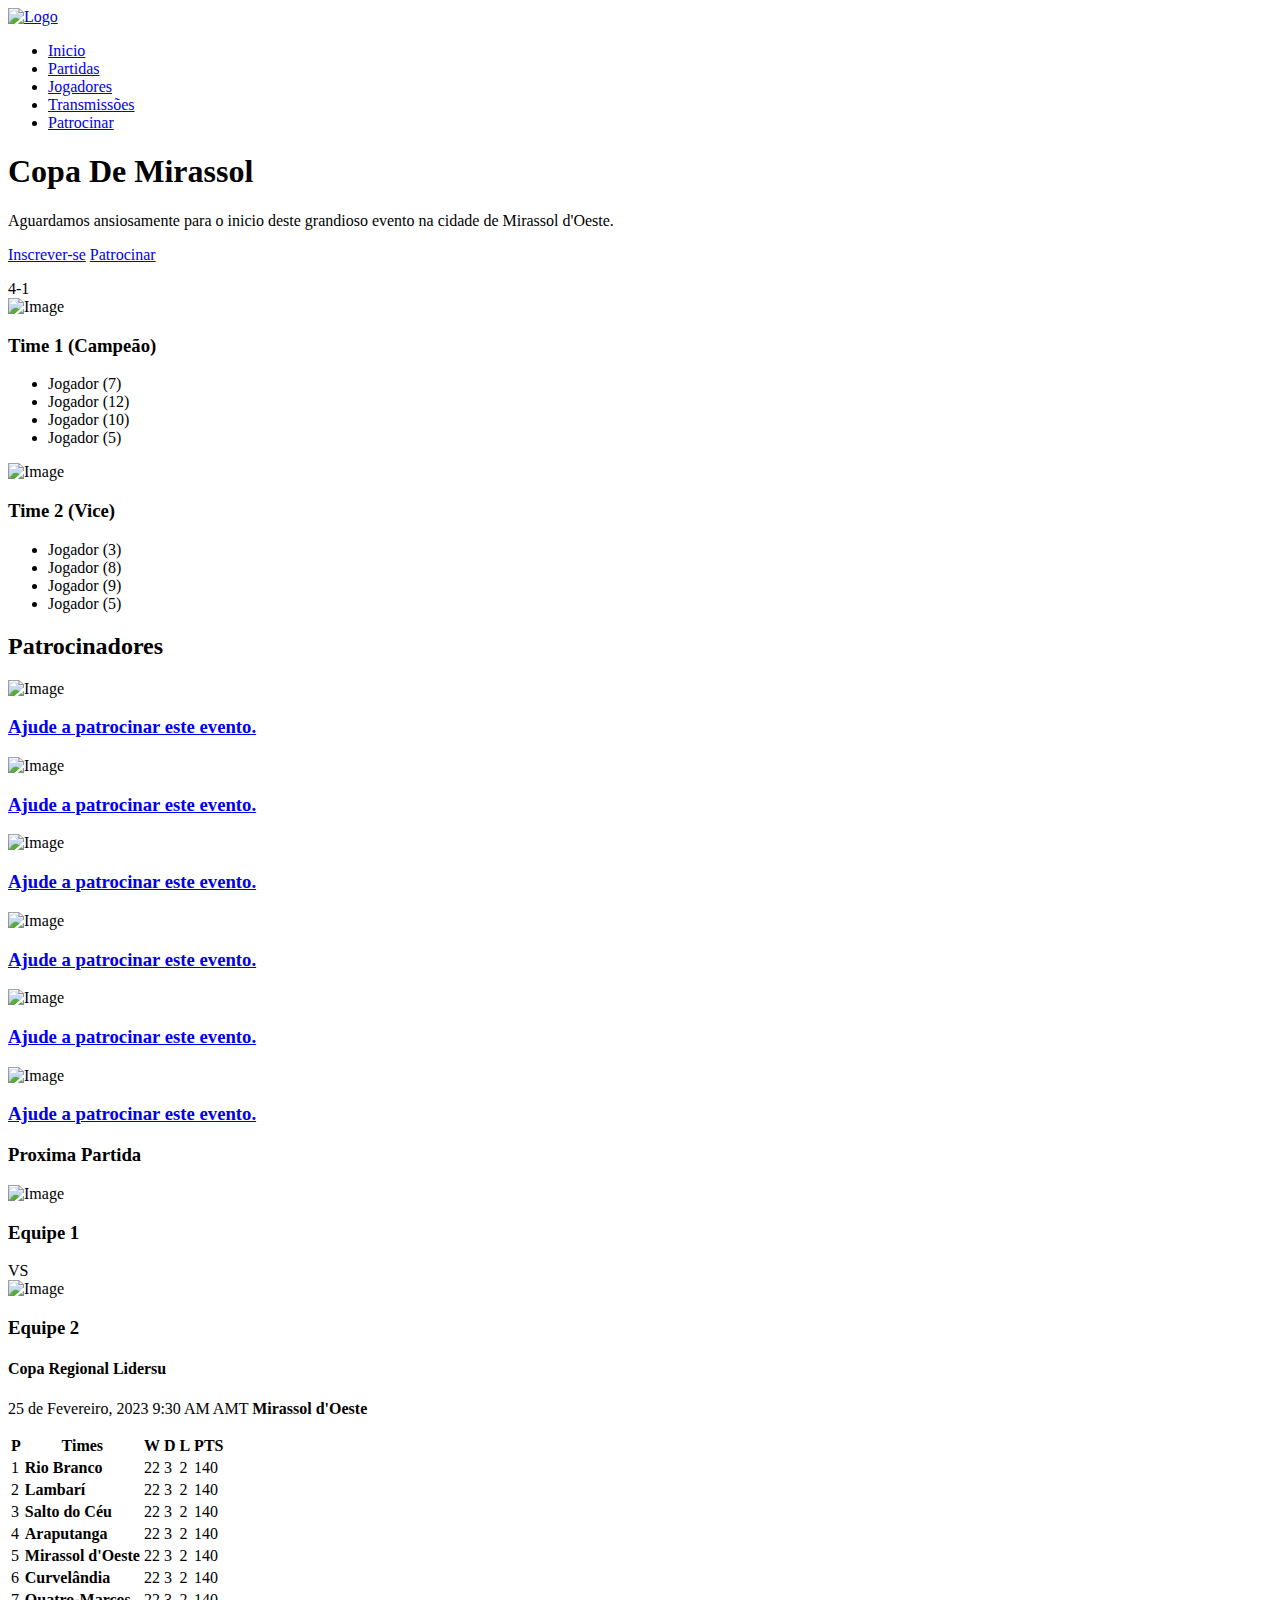
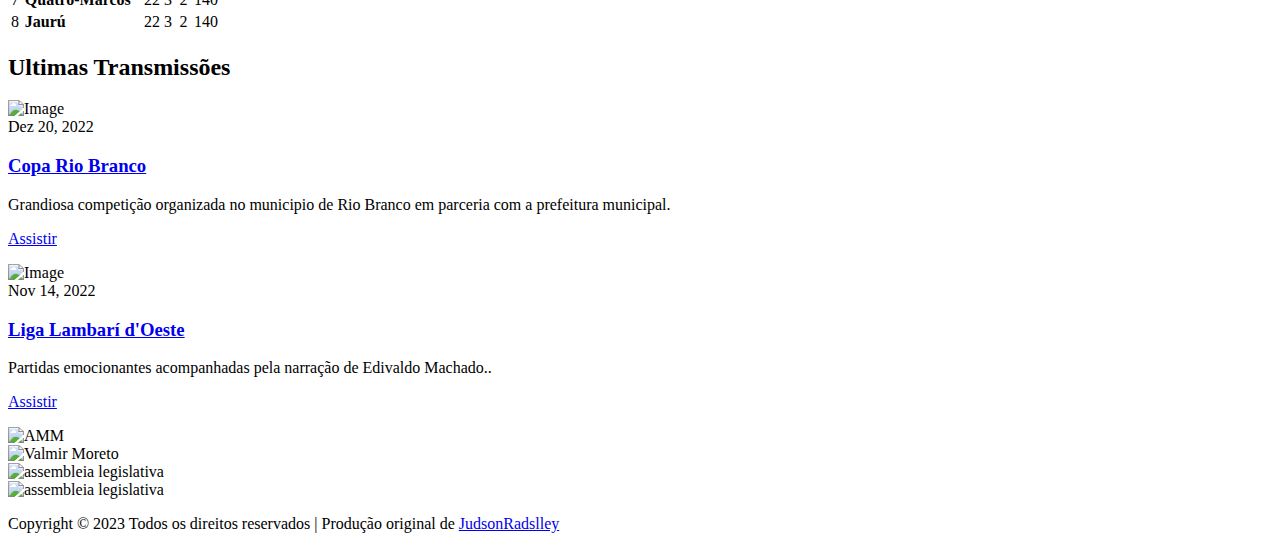
==== index.html @ 5a50e835 "Add files via upload" ====
<!DOCTYPE html>
<html lang="pt-br">

<head>
  <title>Lidersu | Liga Desportiva Regional Sudoeste</title>
  <meta charset="utf-8">
  <meta name="viewport" content="width=device-width, initial-scale=1, shrink-to-fit=no">


  <link href="https://fonts.googleapis.com/css2?family=Montserrat:wght@400;700&display=swap" rel="stylesheet">

  <link rel="stylesheet" href="fonts/icomoon/style.css">

  <link rel="stylesheet" href="css/bootstrap/bootstrap.css">
  <link rel="stylesheet" href="css/jquery-ui.css">
  <link rel="stylesheet" href="css/owl.carousel.min.css">
  <link rel="stylesheet" href="css/owl.theme.default.min.css">
  <link rel="stylesheet" href="css/owl.theme.default.min.css">

  <link rel="stylesheet" href="css/jquery.fancybox.min.css">

  <link rel="stylesheet" href="css/bootstrap-datepicker.css">

  <link rel="stylesheet" href="fonts/flaticon/font/flaticon.css">

  <link rel="stylesheet" href="css/aos.css">

  <link rel="stylesheet" href="css/style.css">



</head>

<body>

  <div class="site-wrap">

    <div class="site-mobile-menu site-navbar-target">
      <div class="site-mobile-menu-header">
        <div class="site-mobile-menu-close">
          <span class="icon-close2 js-menu-toggle"></span>
        </div>
      </div>
      <div class="site-mobile-menu-body"></div>
    </div>


    <header class="site-navbar py-4" role="banner">

      <div class="container">
        <div class="d-flex align-items-center">
          <div class="site-logo">
            <a href="index.html">
              <img src="images/logo.png" alt="Logo">
            </a>
          </div>
          <div class="ml-auto">
            <nav class="site-navigation position-relative text-right" role="navigation">
              <ul class="site-menu main-menu js-clone-nav mr-auto d-none d-lg-block">
                <li class="active"><a href="index.html" class="nav-link">Inicio</a></li>
                <li><a href="matches.html" class="nav-link">Partidas</a></li>
                <li><a href="players.html" class="nav-link">Jogadores</a></li>
                <li><a href="blog.html" class="nav-link">Transmissões</a></li>
                <li><a href="contact.html" class="nav-link">Patrocinar</a></li>
              </ul>
            </nav>

            <a href="#" class="d-inline-block d-lg-none site-menu-toggle js-menu-toggle text-black float-right text-white"><span
                class="icon-menu h3 text-white"></span></a>
          </div>
        </div>
      </div>

    </header>

    <div class="hero overlay" style="background-image: url('images/bg_3.jpg');">
      <div class="container">
        <div class="row align-items-center">
          <div class="col-lg-5 ml-auto">
            <h1 class="text-white">Copa De Mirassol</h1>
            <p>Aguardamos ansiosamente para o inicio deste grandioso evento na cidade de Mirassol d'Oeste.</p>
            <div id="date-countdown"></div>  

            <!--crnmtro no jquery.countdown.min.js e main.js:257-->
            <p>
              <a href="https://api.whatsapp.com/send?phone=%2B556599425135&fbclid=IwAR1ThwAs045gE9_klEqvKV4PrD5qg-ROiIUHlz8mled2PvrLlZstjFHdQME" target="_blank" class="btn btn-primary py-3 px-4 mr-3">Inscrever-se</a>
              <a href="contact.html" class="more light">Patrocinar</a>
            </p>  
          </div>
        </div>
      </div>
    </div>

    
    
    <div class="container">
      

      <div class="row">
        
        <div class="col-lg-12">
         
          <div class="d-flex team-vs">
            
            <span class="score">4-1</span>
            <div class="team-1 w-50">
              <div class="team-details w-100 text-center">
                <img src="images/logo_1.png" alt="Image" class="img-fluid">
                <h3>Time 1 <span>(Campeão)</span></h3>
                <ul class="list-unstyled">
                  <li>Jogador (7)</li>
                  <li>Jogador (12)</li>
                  <li>Jogador (10)</li>
                  <li>Jogador (5)</li>
                </ul>
              </div>
            </div>
            <div class="team-2 w-50">
              <div class="team-details w-100 text-center">
                <img src="images/logo_2.png" alt="Image" class="img-fluid">
                <h3>Time 2 <span>(Vice)</span></h3>
                <ul class="list-unstyled">
                  <li>Jogador (3)</li>
                  <li>Jogador (8)</li>
                  <li>Jogador (9)</li>
                  <li>Jogador (5)</li>
                </ul>
              </div>
            </div>
          </div>
        </div>
      </div>
    </div>
    <div class="site-section">
      <div class="container">
        <div class="row">
          <div class="col-6 title-section">
            <h2 class="heading">Patrocinadores</h2>
          </div>
          <div class="col-6 text-right">
            <div class="custom-nav">
            <a href="#" class="js-custom-prev-v2"><span class="icon-keyboard_arrow_left"></span></a>
            <span></span>
            <a href="#" class="js-custom-next-v2"><span class="icon-keyboard_arrow_right"></span></a>
            </div>
          </div>
        </div>


        <div class="owl-4-slider owl-carousel">
          <div class="item">
            <div class="video-media">
              <img src="images/pub1.jpg" alt="Image" class="img-fluid">
              <a href="contact.html" class="d-flex play-button align-items-center">
                <span class="icon mr-3">
                  <span class="icon-play"></span>
                </span>
                <div class="caption">
                  <h3 class="m-0">Ajude a patrocinar este evento.</h3>
                </div>
              </a>
            </div>
          </div>
          <div class="item">
            <div class="video-media">
              <img src="images/pub2.jpg" alt="Image" class="img-fluid">
              <a href="contact.html" class="d-flex play-button align-items-center">
                <span class="icon mr-3">
                  <span class="icon-play"></span>
                </span>
                <div class="caption">
                  <h3 class="m-0">Ajude a patrocinar este evento.</h3>
                </div>
              </a>
            </div>
          </div>
          <div class="item">
            <div class="video-media">
              <img src="images/pub3.jpg" alt="Image" class="img-fluid">
              <a href="contact.html" class="d-flex play-button align-items-center">
                <span class="icon mr-3">
                  <span class="icon-play"></span>
                </span>
                <div class="caption">
                  <h3 class="m-0">Ajude a patrocinar este evento.</h3>
                </div>
              </a>
            </div>
          </div>

          <div class="item">
            <div class="video-media">
              <img src="images/pub4.jpg" alt="Image" class="img-fluid">
              <a href="contact.html" class="d-flex play-button align-items-center">
                <span class="icon mr-3">
                  <span class="icon-play"></span>
                </span>
                <div class="caption">
                  <h3 class="m-0">Ajude a patrocinar este evento.</h3>
                </div>
              </a>
            </div>
          </div>
          <div class="item">
            <div class="video-media">
              <img src="images/pub5.jpg" alt="Image" class="img-fluid">
              <a href="contact.html" class="d-flex play-button align-items-center">
                <span class="icon mr-3">
                  <span class="icon-play"></span>
                </span>
                <div class="caption">
                  <h3 class="m-0">Ajude a patrocinar este evento.</h3>
                </div>
              </a>
            </div>
          </div>
          <div class="item">
            <div class="video-media">
              <img src="images/pub6.jpg" alt="Image" class="img-fluid">
              <a href="contact.html" class="d-flex play-button align-items-center">
                <span class="icon mr-3">
                  <span class="icon-play"></span>
                </span>
                <div class="caption">
                  <h3 class="m-0">Ajude a patrocinar este evento.</h3>
                </div>
              </a>
            </div>
          </div>

        </div>

      </div>
    </div>

    
    
    <div class="site-section bg-dark">
      <div class="container">
        <div class="row">
          <div class="col-lg-6">
            <div class="widget-next-match">
              <div class="widget-title">
                <h3>Proxima Partida</h3>
              </div>
              <div class="widget-body mb-3">
                <div class="widget-vs">
                  <div class="d-flex align-items-center justify-content-around justify-content-between w-100">
                    <div class="team-1 text-center">
                      <img src="images/logo_1.png" alt="Image">
                      <h3>Equipe 1 </h3>
                    </div>
                    <div>
                      <span class="vs"><span>VS</span></span>
                    </div>
                    <div class="team-2 text-center">
                      <img src="images/logo_2.png" alt="Image">
                      <h3>Equipe 2 </h3>
                    </div>
                  </div>
                </div>
              </div>

              <div class="text-center widget-vs-contents mb-4">
                <h4>Copa Regional Lidersu</h4>
                <p class="mb-5">
                  <span class="d-block">25 de Fevereiro, 2023</span>
                  <span class="d-block">9:30 AM AMT</span>
                  <strong class="text-primary">Mirassol d'Oeste</strong>
                </p>

                <div id="date-countdown2" class="pb-1"></div>
              </div>
            </div>
          </div>
          <div class="col-lg-6">
            
            <div class="widget-next-match">
              <table class="table custom-table">
                <thead>
                  <tr>
                    <th>P</th>
                    <th>Times</th>
                    <th>W</th>
                    <th>D</th>
                    <th>L</th>
                    <th>PTS</th>
                  </tr>
                </thead>
                <tbody>
                  <tr>
                    <td>1</td>
                    <td><strong class="text-white">Rio Branco</strong></td>
                    <td>22</td>
                    <td>3</td>
                    <td>2</td>
                    <td>140</td>
                  </tr>
                  <tr>
                    <td>2</td>
                    <td><strong class="text-white">Lambarí</strong></td>
                    <td>22</td>
                    <td>3</td>
                    <td>2</td>
                    <td>140</td>
                  </tr>
                  <tr>
                    <td>3</td>
                    <td><strong class="text-white">Salto do Céu</strong></td>
                    <td>22</td>
                    <td>3</td>
                    <td>2</td>
                    <td>140</td>
                  </tr>
                  <tr>
                    <td>4</td>
                    <td><strong class="text-white">Araputanga </strong></td>
                    <td>22</td>
                    <td>3</td>
                    <td>2</td>
                    <td>140</td>
                  </tr>
                  <tr>
                    <td>5</td>
                    <td><strong class="text-white">Mirassol d'Oeste</strong></td>
                    <td>22</td>
                    <td>3</td>
                    <td>2</td>
                    <td>140</td>
                  </tr>
                  <tr>
                    <td>6</td>
                    <td><strong class="text-white">Curvelândia</strong></td>
                    <td>22</td>
                    <td>3</td>
                    <td>2</td>
                    <td>140</td>
                  </tr>
                  <tr>
                    <td>7</td>
                    <td><strong class="text-white">Quatro-Marcos</strong></td>
                    <td>22</td>
                    <td>3</td>
                    <td>2</td>
                    <td>140</td>
                  </tr>
                  <tr>
                    <td>8</td>
                    <td><strong class="text-white">Jaurú</strong></td>
                    <td>22</td>
                    <td>3</td>
                    <td>2</td>
                    <td>140</td>
                  </tr>
                </tbody>
              </table>
            </div>

          </div>
        </div>
      </div>
    </div> <!-- .site-section -->

    <div class="container site-section">
      <div class="row">
        <div class="col-6 title-section">
          <h2 class="heading">Ultimas Transmissões</h2>
        </div>
      </div>
      <div class="row">
        <div class="col-lg-6">
          <div class="custom-media d-flex">
            <div class="img mr-4">
              <img src="images/img_1.jpg" alt="Image" class="img-fluid">
            </div>
            <div class="text">
              <span class="meta">Dez 20, 2022</span>
              <h3 class="mb-4"><a href="#">Copa Rio Branco</a></h3>
              <p>Grandiosa competição organizada no municipio de Rio Branco em parceria com a prefeitura municipal.</p>
              <p><a href="blog.html">Assistir</a></p>
            </div>
          </div>
        </div>
        <div class="col-lg-6">
          <div class="custom-media d-flex">
            <div class="img mr-4">
              <img src="images/img_3.jpg" alt="Image" class="img-fluid">
            </div>
            <div class="text">
              <span class="meta">Nov 14, 2022</span>
              <h3 class="mb-4"><a href="#">Liga Lambarí d'Oeste</a></h3>
              <p>Partidas emocionantes acompanhadas pela narração de Edivaldo Machado..</p>
              <p><a href="blog.html">Assistir</a></p>
            </div>
          </div>
        </div>
      </div>
    </div>



    <footer class="footer-section">
      <div class="container">
        <div class="row">
          <div class="col-lg-3">
            <img src="images/amm.png" alt="AMM">
          </div>
          <div class="col-lg-3">
            <img src="images/valmir.png" alt="Valmir Moreto">
          </div>
          <div class="col-lg-3">
            <img src="images/sec.png" alt="assembleia legislativa">
          </div>
          <div class="col-lg-3">
            <img src="images/assembleia.png" alt="assembleia legislativa">
          </div>

        </div>

        
      </div>
    </footer>
    <div class="row text-center">
      <div class="col-md-12">
        <div class=" pt-5">
          <p>
            <!-- Link back to Colorlib can't be removed. Template is licensed under CC BY 3.0. -->
            Copyright &copy; 2023 Todos os direitos reservados | Produção original de <a href="https://www.facebook.com/judsonradslley" target="_blank">JudsonRadslley</a>
            <!-- Link back to Colorlib can't be removed. Template is licensed under CC BY 3.0. -->
          </p>
        </div>
      </div>
    </div>



  </div>
  <!-- .site-wrap -->

  <script src="js/jquery-3.3.1.min.js"></script>
  <script src="js/jquery-migrate-3.0.1.min.js"></script>
  <script src="js/jquery-ui.js"></script>
  <script src="js/popper.min.js"></script>
  <script src="js/bootstrap.min.js"></script>
  <script src="js/owl.carousel.min.js"></script>
  <script src="js/jquery.stellar.min.js"></script>
  <script src="js/jquery.countdown.min.js"></script>
  <script src="js/bootstrap-datepicker.min.js"></script>
  <script src="js/jquery.easing.1.3.js"></script>
  <script src="js/aos.js"></script>
  <script src="js/jquery.fancybox.min.js"></script>
  <script src="js/jquery.sticky.js"></script>
  <script src="js/jquery.mb.YTPlayer.min.js"></script>


  <script src="js/main.js"></script>

</body>

</html>
---- fonts/flaticon/font/flaticon.css ----
/*
  	Flaticon icon font: Flaticon
  	Creation date: 03/06/2019 10:47
  	*/

@font-face {
  font-family: "Flaticon";
  src: url("./Flaticon.eot");
  src: url("./Flaticon.eot?#iefix") format("embedded-opentype"),
       url("./Flaticon.woff2") format("woff2"),
       url("./Flaticon.woff") format("woff"),
       url("./Flaticon.ttf") format("truetype"),
       url("./Flaticon.svg#Flaticon") format("svg");
  font-weight: normal;
  font-style: normal;
}

@media screen and (-webkit-min-device-pixel-ratio:0) {
  @font-face {
    font-family: "Flaticon";
    src: url("./Flaticon.svg#Flaticon") format("svg");
  }
}

[class^="flaticon-"]:before, [class*=" flaticon-"]:before,
[class^="flaticon-"]:after, [class*=" flaticon-"]:after {   
  font-family: Flaticon;
        font-family: "Flaticon";
  font-style: normal;
  font-weight: normal;
  font-variant: normal;
  line-height: 1;
  text-decoration: inherit;
  text-rendering: optimizeLegibility;
  text-transform: none;
  -moz-osx-font-smoothing: grayscale;
  -webkit-font-smoothing: antialiased;
  font-smoothing: antialiased;
}

.flaticon-muscle:before { content: "\f100"; }
.flaticon-stationary-bike:before { content: "\f101"; }
.flaticon-banana:before { content: "\f102"; }
.flaticon-heart:before { content: "\f103"; }
.flaticon-scale:before { content: "\f104"; }
.flaticon-weight:before { content: "\f105"; }
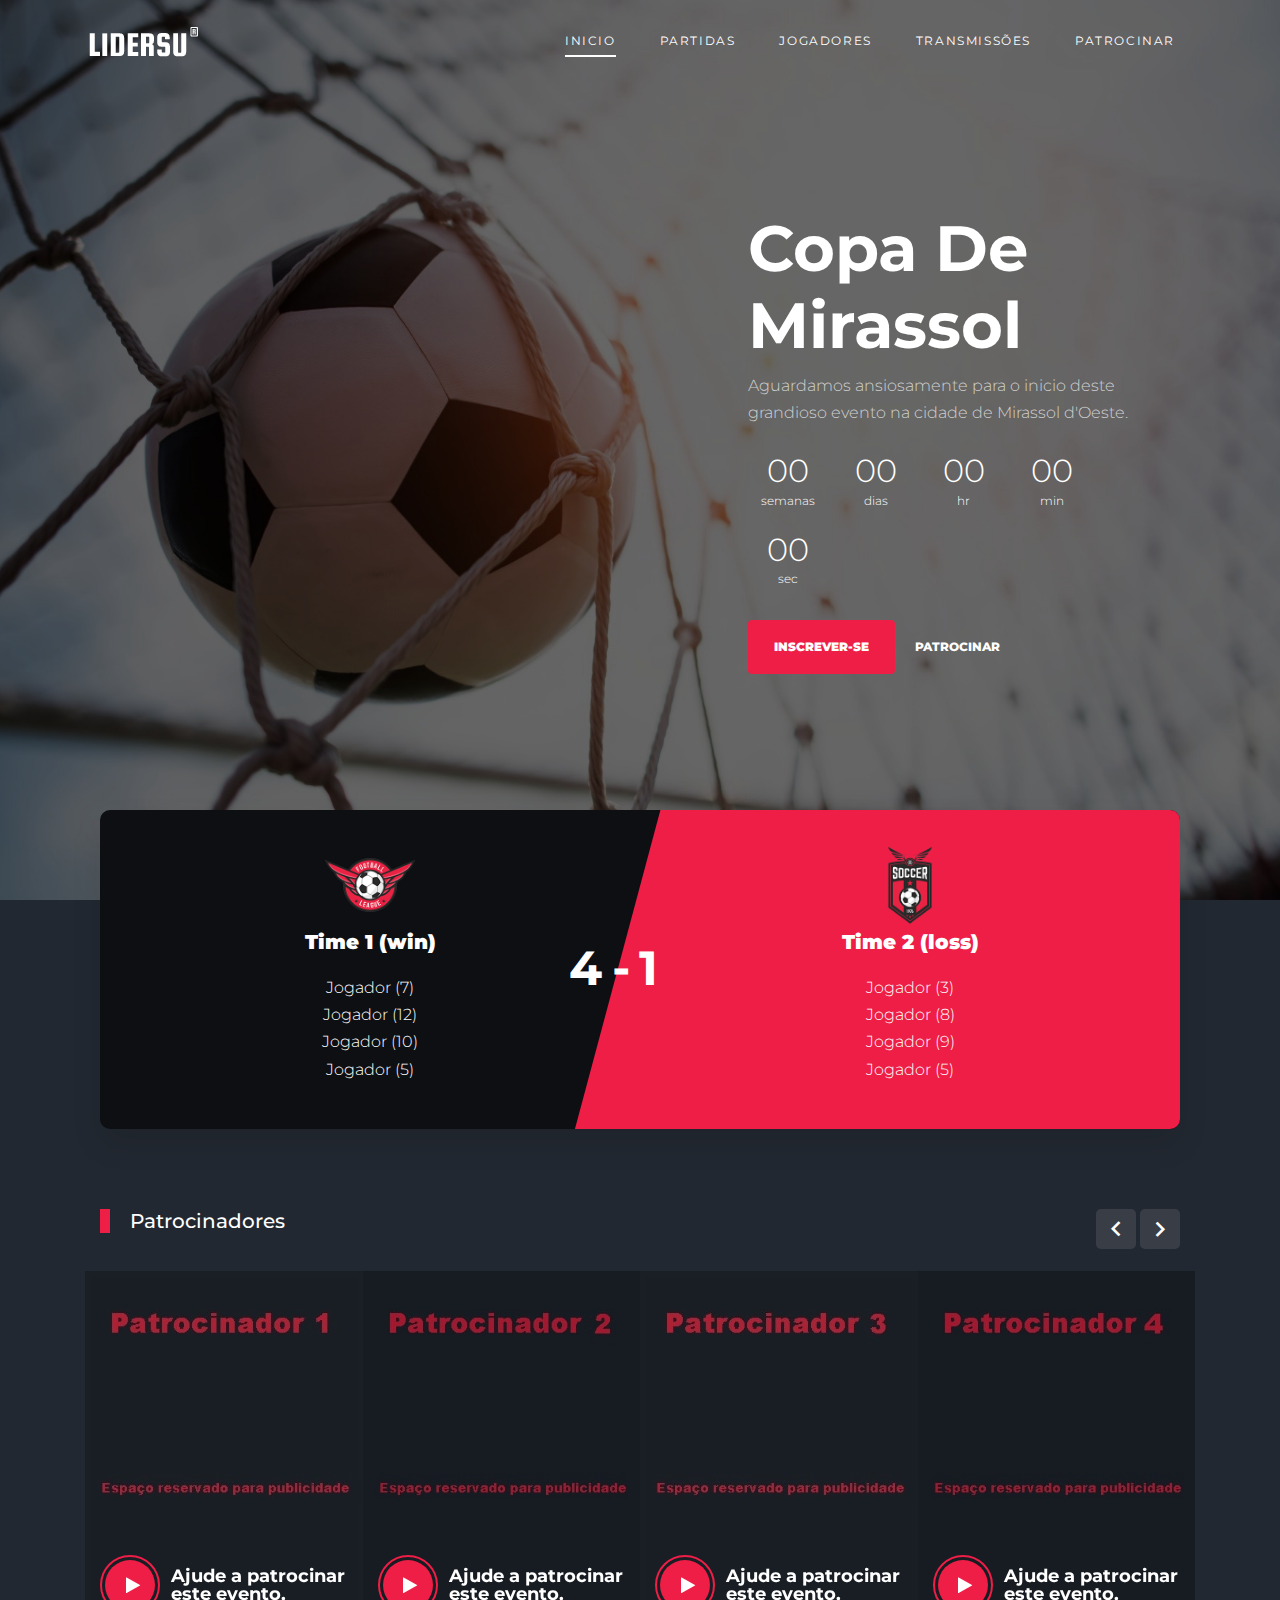
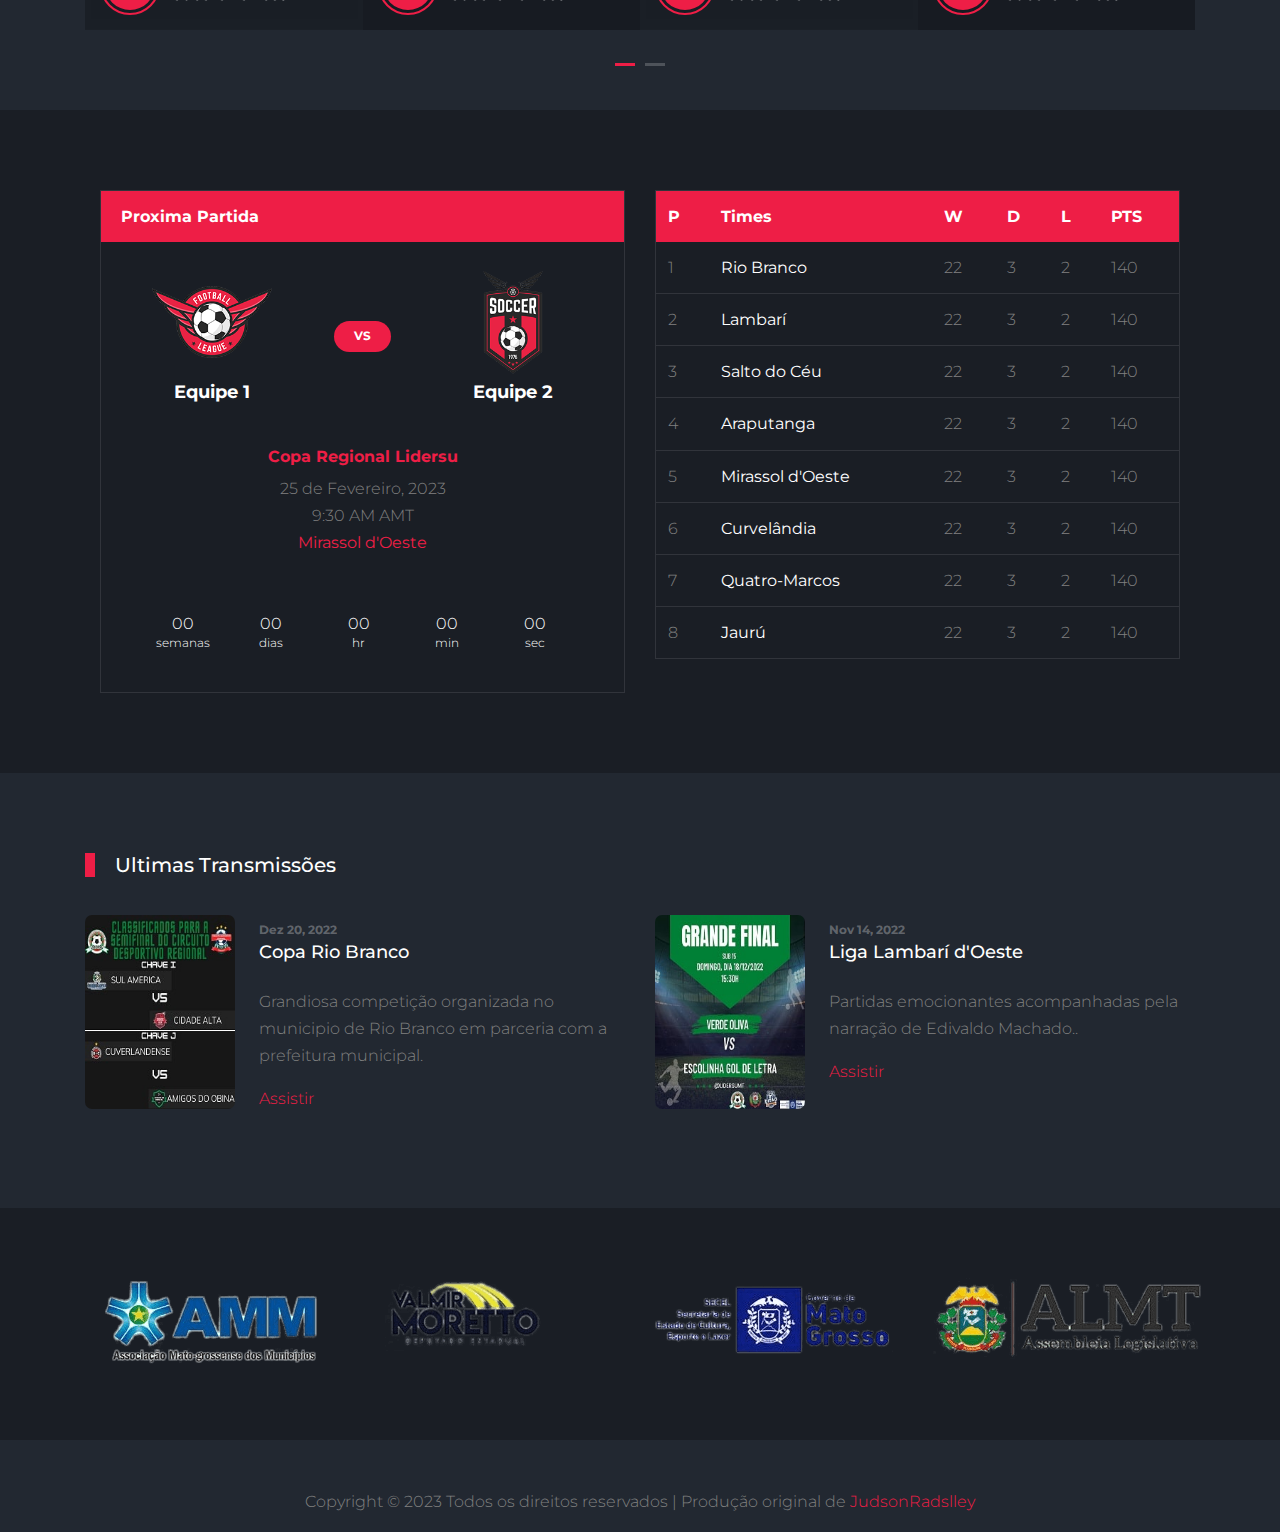
==== commit b592d48d: "Update index.html" ====
--- a/index.html
+++ b/index.html
@@ -106,7 +106,7 @@
             <div class="team-1 w-50">
               <div class="team-details w-100 text-center">
                 <img src="images/logo_1.png" alt="Image" class="img-fluid">
-                <h3>Time 1 <span>(Campeão)</span></h3>
+                <h3>Time 1 <span>(win)</span></h3>
                 <ul class="list-unstyled">
                   <li>Jogador (7)</li>
                   <li>Jogador (12)</li>
@@ -118,7 +118,7 @@
             <div class="team-2 w-50">
               <div class="team-details w-100 text-center">
                 <img src="images/logo_2.png" alt="Image" class="img-fluid">
-                <h3>Time 2 <span>(Vice)</span></h3>
+                <h3>Time 2 <span>(loss)</span></h3>
                 <ul class="list-unstyled">
                   <li>Jogador (3)</li>
                   <li>Jogador (8)</li>
@@ -457,4 +457,4 @@
 
 </body>
 
-</html>+</html>
--- a/fonts/icomoon/style.css
+++ b/fonts/icomoon/style.css
@@ -0,0 +1,4919 @@
+@font-face {
+  font-family: 'icomoon';
+  src:  url('fonts/icomoon.eot?10si43');
+  src:  url('fonts/icomoon.eot?10si43#iefix') format('embedded-opentype'),
+    url('fonts/icomoon.ttf?10si43') format('truetype'),
+    url('fonts/icomoon.woff?10si43') format('woff'),
+    url('fonts/icomoon.svg?10si43#icomoon') format('svg');
+  font-weight: normal;
+  font-style: normal;
+}
+
+[class^="icon-"], [class*=" icon-"] {
+  /* use !important to prevent issues with browser extensions that change fonts */
+  font-family: 'icomoon' !important;
+  speak: none;
+  font-style: normal;
+  font-weight: normal;
+  font-variant: normal;
+  text-transform: none;
+  line-height: 1;
+
+  /* Better Font Rendering =========== */
+  -webkit-font-smoothing: antialiased;
+  -moz-osx-font-smoothing: grayscale;
+}
+
+.icon-asterisk:before {
+  content: "\f069";
+}
+.icon-plus:before {
+  content: "\f067";
+}
+.icon-question:before {
+  content: "\f128";
+}
+.icon-minus:before {
+  content: "\f068";
+}
+.icon-glass:before {
+  content: "\f000";
+}
+.icon-music:before {
+  content: "\f001";
+}
+.icon-search:before {
+  content: "\f002";
+}
+.icon-envelope-o:before {
+  content: "\f003";
+}
+.icon-heart:before {
+  content: "\f004";
+}
+.icon-star:before {
+  content: "\f005";
+}
+.icon-star-o:before {
+  content: "\f006";
+}
+.icon-user:before {
+  content: "\f007";
+}
+.icon-film:before {
+  content: "\f008";
+}
+.icon-th-large:before {
+  content: "\f009";
+}
+.icon-th:before {
+  content: "\f00a";
+}
+.icon-th-list:before {
+  content: "\f00b";
+}
+.icon-check:before {
+  content: "\f00c";
+}
+.icon-close:before {
+  content: "\f00d";
+}
+.icon-remove:before {
+  content: "\f00d";
+}
+.icon-times:before {
+  content: "\f00d";
+}
+.icon-search-plus:before {
+  content: "\f00e";
+}
+.icon-search-minus:before {
+  content: "\f010";
+}
+.icon-power-off:before {
+  content: "\f011";
+}
+.icon-signal:before {
+  content: "\f012";
+}
+.icon-cog:before {
+  content: "\f013";
+}
+.icon-gear:before {
+  content: "\f013";
+}
+.icon-trash-o:before {
+  content: "\f014";
+}
+.icon-home:before {
+  content: "\f015";
+}
+.icon-file-o:before {
+  content: "\f016";
+}
+.icon-clock-o:before {
+  content: "\f017";
+}
+.icon-road:before {
+  content: "\f018";
+}
+.icon-download:before {
+  content: "\f019";
+}
+.icon-arrow-circle-o-down:before {
+  content: "\f01a";
+}
+.icon-arrow-circle-o-up:before {
+  content: "\f01b";
+}
+.icon-inbox:before {
+  content: "\f01c";
+}
+.icon-play-circle-o:before {
+  content: "\f01d";
+}
+.icon-repeat:before {
+  content: "\f01e";
+}
+.icon-rotate-right:before {
+  content: "\f01e";
+}
+.icon-refresh:before {
+  content: "\f021";
+}
+.icon-list-alt:before {
+  content: "\f022";
+}
+.icon-lock:before {
+  content: "\f023";
+}
+.icon-flag:before {
+  content: "\f024";
+}
+.icon-headphones:before {
+  content: "\f025";
+}
+.icon-volume-off:before {
+  content: "\f026";
+}
+.icon-volume-down:before {
+  content: "\f027";
+}
+.icon-volume-up:before {
+  content: "\f028";
+}
+.icon-qrcode:before {
+  content: "\f029";
+}
+.icon-barcode:before {
+  content: "\f02a";
+}
+.icon-tag:before {
+  content: "\f02b";
+}
+.icon-tags:before {
+  content: "\f02c";
+}
+.icon-book:before {
+  content: "\f02d";
+}
+.icon-bookmark:before {
+  content: "\f02e";
+}
+.icon-print:before {
+  content: "\f02f";
+}
+.icon-camera:before {
+  content: "\f030";
+}
+.icon-font:before {
+  content: "\f031";
+}
+.icon-bold:before {
+  content: "\f032";
+}
+.icon-italic:before {
+  content: "\f033";
+}
+.icon-text-height:before {
+  content: "\f034";
+}
+.icon-text-width:before {
+  content: "\f035";
+}
+.icon-align-left:before {
+  content: "\f036";
+}
+.icon-align-center:before {
+  content: "\f037";
+}
+.icon-align-right:before {
+  content: "\f038";
+}
+.icon-align-justify:before {
+  content: "\f039";
+}
+.icon-list:before {
+  content: "\f03a";
+}
+.icon-dedent:before {
+  content: "\f03b";
+}
+.icon-outdent:before {
+  content: "\f03b";
+}
+.icon-indent:before {
+  content: "\f03c";
+}
+.icon-video-camera:before {
+  content: "\f03d";
+}
+.icon-image:before {
+  content: "\f03e";
+}
+.icon-photo:before {
+  content: "\f03e";
+}
+.icon-picture-o:before {
+  content: "\f03e";
+}
+.icon-pencil:before {
+  content: "\f040";
+}
+.icon-map-marker:before {
+  content: "\f041";
+}
+.icon-adjust:before {
+  content: "\f042";
+}
+.icon-tint:before {
+  content: "\f043";
+}
+.icon-edit:before {
+  content: "\f044";
+}
+.icon-pencil-square-o:before {
+  content: "\f044";
+}
+.icon-share-square-o:before {
+  content: "\f045";
+}
+.icon-check-square-o:before {
+  content: "\f046";
+}
+.icon-arrows:before {
+  content: "\f047";
+}
+.icon-step-backward:before {
+  content: "\f048";
+}
+.icon-fast-backward:before {
+  content: "\f049";
+}
+.icon-backward:before {
+  content: "\f04a";
+}
+.icon-play:before {
+  content: "\f04b";
+}
+.icon-pause:before {
+  content: "\f04c";
+}
+.icon-stop:before {
+  content: "\f04d";
+}
+.icon-forward:before {
+  content: "\f04e";
+}
+.icon-fast-forward:before {
+  content: "\f050";
+}
+.icon-step-forward:before {
+  content: "\f051";
+}
+.icon-eject:before {
+  content: "\f052";
+}
+.icon-chevron-left:before {
+  content: "\f053";
+}
+.icon-chevron-right:before {
+  content: "\f054";
+}
+.icon-plus-circle:before {
+  content: "\f055";
+}
+.icon-minus-circle:before {
+  content: "\f056";
+}
+.icon-times-circle:before {
+  content: "\f057";
+}
+.icon-check-circle:before {
+  content: "\f058";
+}
+.icon-question-circle:before {
+  content: "\f059";
+}
+.icon-info-circle:before {
+  content: "\f05a";
+}
+.icon-crosshairs:before {
+  content: "\f05b";
+}
+.icon-times-circle-o:before {
+  content: "\f05c";
+}
+.icon-check-circle-o:before {
+  content: "\f05d";
+}
+.icon-ban:before {
+  content: "\f05e";
+}
+.icon-arrow-left:before {
+  content: "\f060";
+}
+.icon-arrow-right:before {
+  content: "\f061";
+}
+.icon-arrow-up:before {
+  content: "\f062";
+}
+.icon-arrow-down:before {
+  content: "\f063";
+}
+.icon-mail-forward:before {
+  content: "\f064";
+}
+.icon-share:before {
+  content: "\f064";
+}
+.icon-expand:before {
+  content: "\f065";
+}
+.icon-compress:before {
+  content: "\f066";
+}
+.icon-exclamation-circle:before {
+  content: "\f06a";
+}
+.icon-gift:before {
+  content: "\f06b";
+}
+.icon-leaf:before {
+  content: "\f06c";
+}
+.icon-fire:before {
+  content: "\f06d";
+}
+.icon-eye:before {
+  content: "\f06e";
+}
+.icon-eye-slash:before {
+  content: "\f070";
+}
+.icon-exclamation-triangle:before {
+  content: "\f071";
+}
+.icon-warning:before {
+  content: "\f071";
+}
+.icon-plane:before {
+  content: "\f072";
+}
+.icon-calendar:before {
+  content: "\f073";
+}
+.icon-random:before {
+  content: "\f074";
+}
+.icon-comment:before {
+  content: "\f075";
+}
+.icon-magnet:before {
+  content: "\f076";
+}
+.icon-chevron-up:before {
+  content: "\f077";
+}
+.icon-chevron-down:before {
+  content: "\f078";
+}
+.icon-retweet:before {
+  content: "\f079";
+}
+.icon-shopping-cart:before {
+  content: "\f07a";
+}
+.icon-folder:before {
+  content: "\f07b";
+}
+.icon-folder-open:before {
+  content: "\f07c";
+}
+.icon-arrows-v:before {
+  content: "\f07d";
+}
+.icon-arrows-h:before {
+  content: "\f07e";
+}
+.icon-bar-chart:before {
+  content: "\f080";
+}
+.icon-bar-chart-o:before {
+  content: "\f080";
+}
+.icon-twitter-square:before {
+  content: "\f081";
+}
+.icon-facebook-square:before {
+  content: "\f082";
+}
+.icon-camera-retro:before {
+  content: "\f083";
+}
+.icon-key:before {
+  content: "\f084";
+}
+.icon-cogs:before {
+  content: "\f085";
+}
+.icon-gears:before {
+  content: "\f085";
+}
+.icon-comments:before {
+  content: "\f086";
+}
+.icon-thumbs-o-up:before {
+  content: "\f087";
+}
+.icon-thumbs-o-down:before {
+  content: "\f088";
+}
+.icon-star-half:before {
+  content: "\f089";
+}
+.icon-heart-o:before {
+  content: "\f08a";
+}
+.icon-sign-out:before {
+  content: "\f08b";
+}
+.icon-linkedin-square:before {
+  content: "\f08c";
+}
+.icon-thumb-tack:before {
+  content: "\f08d";
+}
+.icon-external-link:before {
+  content: "\f08e";
+}
+.icon-sign-in:before {
+  content: "\f090";
+}
+.icon-trophy:before {
+  content: "\f091";
+}
+.icon-github-square:before {
+  content: "\f092";
+}
+.icon-upload:before {
+  content: "\f093";
+}
+.icon-lemon-o:before {
+  content: "\f094";
+}
+.icon-phone:before {
+  content: "\f095";
+}
+.icon-square-o:before {
+  content: "\f096";
+}
+.icon-bookmark-o:before {
+  content: "\f097";
+}
+.icon-phone-square:before {
+  content: "\f098";
+}
+.icon-twitter:before {
+  content: "\f099";
+}
+.icon-facebook:before {
+  content: "\f09a";
+}
+.icon-facebook-f:before {
+  content: "\f09a";
+}
+.icon-github:before {
+  content: "\f09b";
+}
+.icon-unlock:before {
+  content: "\f09c";
+}
+.icon-credit-card:before {
+  content: "\f09d";
+}
+.icon-feed:before {
+  content: "\f09e";
+}
+.icon-rss:before {
+  content: "\f09e";
+}
+.icon-hdd-o:before {
+  content: "\f0a0";
+}
+.icon-bullhorn:before {
+  content: "\f0a1";
+}
+.icon-bell-o:before {
+  content: "\f0a2";
+}
+.icon-certificate:before {
+  content: "\f0a3";
+}
+.icon-hand-o-right:before {
+  content: "\f0a4";
+}
+.icon-hand-o-left:before {
+  content: "\f0a5";
+}
+.icon-hand-o-up:before {
+  content: "\f0a6";
+}
+.icon-hand-o-down:before {
+  content: "\f0a7";
+}
+.icon-arrow-circle-left:before {
+  content: "\f0a8";
+}
+.icon-arrow-circle-right:before {
+  content: "\f0a9";
+}
+.icon-arrow-circle-up:before {
+  content: "\f0aa";
+}
+.icon-arrow-circle-down:before {
+  content: "\f0ab";
+}
+.icon-globe:before {
+  content: "\f0ac";
+}
+.icon-wrench:before {
+  content: "\f0ad";
+}
+.icon-tasks:before {
+  content: "\f0ae";
+}
+.icon-filter:before {
+  content: "\f0b0";
+}
+.icon-briefcase:before {
+  content: "\f0b1";
+}
+.icon-arrows-alt:before {
+  content: "\f0b2";
+}
+.icon-group:before {
+  content: "\f0c0";
+}
+.icon-users:before {
+  content: "\f0c0";
+}
+.icon-chain:before {
+  content: "\f0c1";
+}
+.icon-link:before {
+  content: "\f0c1";
+}
+.icon-cloud:before {
+  content: "\f0c2";
+}
+.icon-flask:before {
+  content: "\f0c3";
+}
+.icon-cut:before {
+  content: "\f0c4";
+}
+.icon-scissors:before {
+  content: "\f0c4";
+}
+.icon-copy:before {
+  content: "\f0c5";
+}
+.icon-files-o:before {
+  content: "\f0c5";
+}
+.icon-paperclip:before {
+  content: "\f0c6";
+}
+.icon-floppy-o:before {
+  content: "\f0c7";
+}
+.icon-save:before {
+  content: "\f0c7";
+}
+.icon-square:before {
+  content: "\f0c8";
+}
+.icon-bars:before {
+  content: "\f0c9";
+}
+.icon-navicon:before {
+  content: "\f0c9";
+}
+.icon-reorder:before {
+  content: "\f0c9";
+}
+.icon-list-ul:before {
+  content: "\f0ca";
+}
+.icon-list-ol:before {
+  content: "\f0cb";
+}
+.icon-strikethrough:before {
+  content: "\f0cc";
+}
+.icon-underline:before {
+  content: "\f0cd";
+}
+.icon-table:before {
+  content: "\f0ce";
+}
+.icon-magic:before {
+  content: "\f0d0";
+}
+.icon-truck:before {
+  content: "\f0d1";
+}
+.icon-pinterest:before {
+  content: "\f0d2";
+}
+.icon-pinterest-square:before {
+  content: "\f0d3";
+}
+.icon-google-plus-square:before {
+  content: "\f0d4";
+}
+.icon-google-plus:before {
+  content: "\f0d5";
+}
+.icon-money:before {
+  content: "\f0d6";
+}
+.icon-caret-down:before {
+  content: "\f0d7";
+}
+.icon-caret-up:before {
+  content: "\f0d8";
+}
+.icon-caret-left:before {
+  content: "\f0d9";
+}
+.icon-caret-right:before {
+  content: "\f0da";
+}
+.icon-columns:before {
+  content: "\f0db";
+}
+.icon-sort:before {
+  content: "\f0dc";
+}
+.icon-unsorted:before {
+  content: "\f0dc";
+}
+.icon-sort-desc:before {
+  content: "\f0dd";
+}
+.icon-sort-down:before {
+  content: "\f0dd";
+}
+.icon-sort-asc:before {
+  content: "\f0de";
+}
+.icon-sort-up:before {
+  content: "\f0de";
+}
+.icon-envelope:before {
+  content: "\f0e0";
+}
+.icon-linkedin:before {
+  content: "\f0e1";
+}
+.icon-rotate-left:before {
+  content: "\f0e2";
+}
+.icon-undo:before {
+  content: "\f0e2";
+}
+.icon-gavel:before {
+  content: "\f0e3";
+}
+.icon-legal:before {
+  content: "\f0e3";
+}
+.icon-dashboard:before {
+  content: "\f0e4";
+}
+.icon-tachometer:before {
+  content: "\f0e4";
+}
+.icon-comment-o:before {
+  content: "\f0e5";
+}
+.icon-comments-o:before {
+  content: "\f0e6";
+}
+.icon-bolt:before {
+  content: "\f0e7";
+}
+.icon-flash:before {
+  content: "\f0e7";
+}
+.icon-sitemap:before {
+  content: "\f0e8";
+}
+.icon-umbrella:before {
+  content: "\f0e9";
+}
+.icon-clipboard:before {
+  content: "\f0ea";
+}
+.icon-paste:before {
+  content: "\f0ea";
+}
+.icon-lightbulb-o:before {
+  content: "\f0eb";
+}
+.icon-exchange:before {
+  content: "\f0ec";
+}
+.icon-cloud-download:before {
+  content: "\f0ed";
+}
+.icon-cloud-upload:before {
+  content: "\f0ee";
+}
+.icon-user-md:before {
+  content: "\f0f0";
+}
+.icon-stethoscope:before {
+  content: "\f0f1";
+}
+.icon-suitcase:before {
+  content: "\f0f2";
+}
+.icon-bell:before {
+  content: "\f0f3";
+}
+.icon-coffee:before {
+  content: "\f0f4";
+}
+.icon-cutlery:before {
+  content: "\f0f5";
+}
+.icon-file-text-o:before {
+  content: "\f0f6";
+}
+.icon-building-o:before {
+  content: "\f0f7";
+}
+.icon-hospital-o:before {
+  content: "\f0f8";
+}
+.icon-ambulance:before {
+  content: "\f0f9";
+}
+.icon-medkit:before {
+  content: "\f0fa";
+}
+.icon-fighter-jet:before {
+  content: "\f0fb";
+}
+.icon-beer:before {
+  content: "\f0fc";
+}
+.icon-h-square:before {
+  content: "\f0fd";
+}
+.icon-plus-square:before {
+  content: "\f0fe";
+}
+.icon-angle-double-left:before {
+  content: "\f100";
+}
+.icon-angle-double-right:before {
+  content: "\f101";
+}
+.icon-angle-double-up:before {
+  content: "\f102";
+}
+.icon-angle-double-down:before {
+  content: "\f103";
+}
+.icon-angle-left:before {
+  content: "\f104";
+}
+.icon-angle-right:before {
+  content: "\f105";
+}
+.icon-angle-up:before {
+  content: "\f106";
+}
+.icon-angle-down:before {
+  content: "\f107";
+}
+.icon-desktop:before {
+  content: "\f108";
+}
+.icon-laptop:before {
+  content: "\f109";
+}
+.icon-tablet:before {
+  content: "\f10a";
+}
+.icon-mobile:before {
+  content: "\f10b";
+}
+.icon-mobile-phone:before {
+  content: "\f10b";
+}
+.icon-circle-o:before {
+  content: "\f10c";
+}
+.icon-quote-left:before {
+  content: "\f10d";
+}
+.icon-quote-right:before {
+  content: "\f10e";
+}
+.icon-spinner:before {
+  content: "\f110";
+}
+.icon-circle:before {
+  content: "\f111";
+}
+.icon-mail-reply:before {
+  content: "\f112";
+}
+.icon-reply:before {
+  content: "\f112";
+}
+.icon-github-alt:before {
+  content: "\f113";
+}
+.icon-folder-o:before {
+  content: "\f114";
+}
+.icon-folder-open-o:before {
+  content: "\f115";
+}
+.icon-smile-o:before {
+  content: "\f118";
+}
+.icon-frown-o:before {
+  content: "\f119";
+}
+.icon-meh-o:before {
+  content: "\f11a";
+}
+.icon-gamepad:before {
+  content: "\f11b";
+}
+.icon-keyboard-o:before {
+  content: "\f11c";
+}
+.icon-flag-o:before {
+  content: "\f11d";
+}
+.icon-flag-checkered:before {
+  content: "\f11e";
+}
+.icon-terminal:before {
+  content: "\f120";
+}
+.icon-code:before {
+  content: "\f121";
+}
+.icon-mail-reply-all:before {
+  content: "\f122";
+}
+.icon-reply-all:before {
+  content: "\f122";
+}
+.icon-star-half-empty:before {
+  content: "\f123";
+}
+.icon-star-half-full:before {
+  content: "\f123";
+}
+.icon-star-half-o:before {
+  content: "\f123";
+}
+.icon-location-arrow:before {
+  content: "\f124";
+}
+.icon-crop:before {
+  content: "\f125";
+}
+.icon-code-fork:before {
+  content: "\f126";
+}
+.icon-chain-broken:before {
+  content: "\f127";
+}
+.icon-unlink:before {
+  content: "\f127";
+}
+.icon-info:before {
+  content: "\f129";
+}
+.icon-exclamation:before {
+  content: "\f12a";
+}
+.icon-superscript:before {
+  content: "\f12b";
+}
+.icon-subscript:before {
+  content: "\f12c";
+}
+.icon-eraser:before {
+  content: "\f12d";
+}
+.icon-puzzle-piece:before {
+  content: "\f12e";
+}
+.icon-microphone:before {
+  content: "\f130";
+}
+.icon-microphone-slash:before {
+  content: "\f131";
+}
+.icon-shield:before {
+  content: "\f132";
+}
+.icon-calendar-o:before {
+  content: "\f133";
+}
+.icon-fire-extinguisher:before {
+  content: "\f134";
+}
+.icon-rocket:before {
+  content: "\f135";
+}
+.icon-maxcdn:before {
+  content: "\f136";
+}
+.icon-chevron-circle-left:before {
+  content: "\f137";
+}
+.icon-chevron-circle-right:before {
+  content: "\f138";
+}
+.icon-chevron-circle-up:before {
+  content: "\f139";
+}
+.icon-chevron-circle-down:before {
+  content: "\f13a";
+}
+.icon-html5:before {
+  content: "\f13b";
+}
+.icon-css3:before {
+  content: "\f13c";
+}
+.icon-anchor:before {
+  content: "\f13d";
+}
+.icon-unlock-alt:before {
+  content: "\f13e";
+}
+.icon-bullseye:before {
+  content: "\f140";
+}
+.icon-ellipsis-h:before {
+  content: "\f141";
+}
+.icon-ellipsis-v:before {
+  content: "\f142";
+}
+.icon-rss-square:before {
+  content: "\f143";
+}
+.icon-play-circle:before {
+  content: "\f144";
+}
+.icon-ticket:before {
+  content: "\f145";
+}
+.icon-minus-square:before {
+  content: "\f146";
+}
+.icon-minus-square-o:before {
+  content: "\f147";
+}
+.icon-level-up:before {
+  content: "\f148";
+}
+.icon-level-down:before {
+  content: "\f149";
+}
+.icon-check-square:before {
+  content: "\f14a";
+}
+.icon-pencil-square:before {
+  content: "\f14b";
+}
+.icon-external-link-square:before {
+  content: "\f14c";
+}
+.icon-share-square:before {
+  content: "\f14d";
+}
+.icon-compass:before {
+  content: "\f14e";
+}
+.icon-caret-square-o-down:before {
+  content: "\f150";
+}
+.icon-toggle-down:before {
+  content: "\f150";
+}
+.icon-caret-square-o-up:before {
+  content: "\f151";
+}
+.icon-toggle-up:before {
+  content: "\f151";
+}
+.icon-caret-square-o-right:before {
+  content: "\f152";
+}
+.icon-toggle-right:before {
+  content: "\f152";
+}
+.icon-eur:before {
+  content: "\f153";
+}
+.icon-euro:before {
+  content: "\f153";
+}
+.icon-gbp:before {
+  content: "\f154";
+}
+.icon-dollar:before {
+  content: "\f155";
+}
+.icon-usd:before {
+  content: "\f155";
+}
+.icon-inr:before {
+  content: "\f156";
+}
+.icon-rupee:before {
+  content: "\f156";
+}
+.icon-cny:before {
+  content: "\f157";
+}
+.icon-jpy:before {
+  content: "\f157";
+}
+.icon-rmb:before {
+  content: "\f157";
+}
+.icon-yen:before {
+  content: "\f157";
+}
+.icon-rouble:before {
+  content: "\f158";
+}
+.icon-rub:before {
+  content: "\f158";
+}
+.icon-ruble:before {
+  content: "\f158";
+}
+.icon-krw:before {
+  content: "\f159";
+}
+.icon-won:before {
+  content: "\f159";
+}
+.icon-bitcoin:before {
+  content: "\f15a";
+}
+.icon-btc:before {
+  content: "\f15a";
+}
+.icon-file:before {
+  content: "\f15b";
+}
+.icon-file-text:before {
+  content: "\f15c";
+}
+.icon-sort-alpha-asc:before {
+  content: "\f15d";
+}
+.icon-sort-alpha-desc:before {
+  content: "\f15e";
+}
+.icon-sort-amount-asc:before {
+  content: "\f160";
+}
+.icon-sort-amount-desc:before {
+  content: "\f161";
+}
+.icon-sort-numeric-asc:before {
+  content: "\f162";
+}
+.icon-sort-numeric-desc:before {
+  content: "\f163";
+}
+.icon-thumbs-up:before {
+  content: "\f164";
+}
+.icon-thumbs-down:before {
+  content: "\f165";
+}
+.icon-youtube-square:before {
+  content: "\f166";
+}
+.icon-youtube:before {
+  content: "\f167";
+}
+.icon-xing:before {
+  content: "\f168";
+}
+.icon-xing-square:before {
+  content: "\f169";
+}
+.icon-youtube-play:before {
+  content: "\f16a";
+}
+.icon-dropbox:before {
+  content: "\f16b";
+}
+.icon-stack-overflow:before {
+  content: "\f16c";
+}
+.icon-instagram:before {
+  content: "\f16d";
+}
+.icon-flickr:before {
+  content: "\f16e";
+}
+.icon-adn:before {
+  content: "\f170";
+}
+.icon-bitbucket:before {
+  content: "\f171";
+}
+.icon-bitbucket-square:before {
+  content: "\f172";
+}
+.icon-tumblr:before {
+  content: "\f173";
+}
+.icon-tumblr-square:before {
+  content: "\f174";
+}
+.icon-long-arrow-down:before {
+  content: "\f175";
+}
+.icon-long-arrow-up:before {
+  content: "\f176";
+}
+.icon-long-arrow-left:before {
+  content: "\f177";
+}
+.icon-long-arrow-right:before {
+  content: "\f178";
+}
+.icon-apple:before {
+  content: "\f179";
+}
+.icon-windows:before {
+  content: "\f17a";
+}
+.icon-android:before {
+  content: "\f17b";
+}
+.icon-linux:before {
+  content: "\f17c";
+}
+.icon-dribbble:before {
+  content: "\f17d";
+}
+.icon-skype:before {
+  content: "\f17e";
+}
+.icon-foursquare:before {
+  content: "\f180";
+}
+.icon-trello:before {
+  content: "\f181";
+}
+.icon-female:before {
+  content: "\f182";
+}
+.icon-male:before {
+  content: "\f183";
+}
+.icon-gittip:before {
+  content: "\f184";
+}
+.icon-gratipay:before {
+  content: "\f184";
+}
+.icon-sun-o:before {
+  content: "\f185";
+}
+.icon-moon-o:before {
+  content: "\f186";
+}
+.icon-archive:before {
+  content: "\f187";
+}
+.icon-bug:before {
+  content: "\f188";
+}
+.icon-vk:before {
+  content: "\f189";
+}
+.icon-weibo:before {
+  content: "\f18a";
+}
+.icon-renren:before {
+  content: "\f18b";
+}
+.icon-pagelines:before {
+  content: "\f18c";
+}
+.icon-stack-exchange:before {
+  content: "\f18d";
+}
+.icon-arrow-circle-o-right:before {
+  content: "\f18e";
+}
+.icon-arrow-circle-o-left:before {
+  content: "\f190";
+}
+.icon-caret-square-o-left:before {
+  content: "\f191";
+}
+.icon-toggle-left:before {
+  content: "\f191";
+}
+.icon-dot-circle-o:before {
+  content: "\f192";
+}
+.icon-wheelchair:before {
+  content: "\f193";
+}
+.icon-vimeo-square:before {
+  content: "\f194";
+}
+.icon-try:before {
+  content: "\f195";
+}
+.icon-turkish-lira:before {
+  content: "\f195";
+}
+.icon-plus-square-o:before {
+  content: "\f196";
+}
+.icon-space-shuttle:before {
+  content: "\f197";
+}
+.icon-slack:before {
+  content: "\f198";
+}
+.icon-envelope-square:before {
+  content: "\f199";
+}
+.icon-wordpress:before {
+  content: "\f19a";
+}
+.icon-openid:before {
+  content: "\f19b";
+}
+.icon-bank:before {
+  content: "\f19c";
+}
+.icon-institution:before {
+  content: "\f19c";
+}
+.icon-university:before {
+  content: "\f19c";
+}
+.icon-graduation-cap:before {
+  content: "\f19d";
+}
+.icon-mortar-board:before {
+  content: "\f19d";
+}
+.icon-yahoo:before {
+  content: "\f19e";
+}
+.icon-google:before {
+  content: "\f1a0";
+}
+.icon-reddit:before {
+  content: "\f1a1";
+}
+.icon-reddit-square:before {
+  content: "\f1a2";
+}
+.icon-stumbleupon-circle:before {
+  content: "\f1a3";
+}
+.icon-stumbleupon:before {
+  content: "\f1a4";
+}
+.icon-delicious:before {
+  content: "\f1a5";
+}
+.icon-digg:before {
+  content: "\f1a6";
+}
+.icon-pied-piper-pp:before {
+  content: "\f1a7";
+}
+.icon-pied-piper-alt:before {
+  content: "\f1a8";
+}
+.icon-drupal:before {
+  content: "\f1a9";
+}
+.icon-joomla:before {
+  content: "\f1aa";
+}
+.icon-language:before {
+  content: "\f1ab";
+}
+.icon-fax:before {
+  content: "\f1ac";
+}
+.icon-building:before {
+  content: "\f1ad";
+}
+.icon-child:before {
+  content: "\f1ae";
+}
+.icon-paw:before {
+  content: "\f1b0";
+}
+.icon-spoon:before {
+  content: "\f1b1";
+}
+.icon-cube:before {
+  content: "\f1b2";
+}
+.icon-cubes:before {
+  content: "\f1b3";
+}
+.icon-behance:before {
+  content: "\f1b4";
+}
+.icon-behance-square:before {
+  content: "\f1b5";
+}
+.icon-steam:before {
+  content: "\f1b6";
+}
+.icon-steam-square:before {
+  content: "\f1b7";
+}
+.icon-recycle:before {
+  content: "\f1b8";
+}
+.icon-automobile:before {
+  content: "\f1b9";
+}
+.icon-car:before {
+  content: "\f1b9";
+}
+.icon-cab:before {
+  content: "\f1ba";
+}
+.icon-taxi:before {
+  content: "\f1ba";
+}
+.icon-tree:before {
+  content: "\f1bb";
+}
+.icon-spotify:before {
+  content: "\f1bc";
+}
+.icon-deviantart:before {
+  content: "\f1bd";
+}
+.icon-soundcloud:before {
+  content: "\f1be";
+}
+.icon-database:before {
+  content: "\f1c0";
+}
+.icon-file-pdf-o:before {
+  content: "\f1c1";
+}
+.icon-file-word-o:before {
+  content: "\f1c2";
+}
+.icon-file-excel-o:before {
+  content: "\f1c3";
+}
+.icon-file-powerpoint-o:before {
+  content: "\f1c4";
+}
+.icon-file-image-o:before {
+  content: "\f1c5";
+}
+.icon-file-photo-o:before {
+  content: "\f1c5";
+}
+.icon-file-picture-o:before {
+  content: "\f1c5";
+}
+.icon-file-archive-o:before {
+  content: "\f1c6";
+}
+.icon-file-zip-o:before {
+  content: "\f1c6";
+}
+.icon-file-audio-o:before {
+  content: "\f1c7";
+}
+.icon-file-sound-o:before {
+  content: "\f1c7";
+}
+.icon-file-movie-o:before {
+  content: "\f1c8";
+}
+.icon-file-video-o:before {
+  content: "\f1c8";
+}
+.icon-file-code-o:before {
+  content: "\f1c9";
+}
+.icon-vine:before {
+  content: "\f1ca";
+}
+.icon-codepen:before {
+  content: "\f1cb";
+}
+.icon-jsfiddle:before {
+  content: "\f1cc";
+}
+.icon-life-bouy:before {
+  content: "\f1cd";
+}
+.icon-life-buoy:before {
+  content: "\f1cd";
+}
+.icon-life-ring:before {
+  content: "\f1cd";
+}
+.icon-life-saver:before {
+  content: "\f1cd";
+}
+.icon-support:before {
+  content: "\f1cd";
+}
+.icon-circle-o-notch:before {
+  content: "\f1ce";
+}
+.icon-ra:before {
+  content: "\f1d0";
+}
+.icon-rebel:before {
+  content: "\f1d0";
+}
+.icon-resistance:before {
+  content: "\f1d0";
+}
+.icon-empire:before {
+  content: "\f1d1";
+}
+.icon-ge:before {
+  content: "\f1d1";
+}
+.icon-git-square:before {
+  content: "\f1d2";
+}
+.icon-git:before {
+  content: "\f1d3";
+}
+.icon-hacker-news:before {
+  content: "\f1d4";
+}
+.icon-y-combinator-square:before {
+  content: "\f1d4";
+}
+.icon-yc-square:before {
+  content: "\f1d4";
+}
+.icon-tencent-weibo:before {
+  content: "\f1d5";
+}
+.icon-qq:before {
+  content: "\f1d6";
+}
+.icon-wechat:before {
+  content: "\f1d7";
+}
+.icon-weixin:before {
+  content: "\f1d7";
+}
+.icon-paper-plane:before {
+  content: "\f1d8";
+}
+.icon-send:before {
+  content: "\f1d8";
+}
+.icon-paper-plane-o:before {
+  content: "\f1d9";
+}
+.icon-send-o:before {
+  content: "\f1d9";
+}
+.icon-history:before {
+  content: "\f1da";
+}
+.icon-circle-thin:before {
+  content: "\f1db";
+}
+.icon-header:before {
+  content: "\f1dc";
+}
+.icon-paragraph:before {
+  content: "\f1dd";
+}
+.icon-sliders:before {
+  content: "\f1de";
+}
+.icon-share-alt:before {
+  content: "\f1e0";
+}
+.icon-share-alt-square:before {
+  content: "\f1e1";
+}
+.icon-bomb:before {
+  content: "\f1e2";
+}
+.icon-futbol-o:before {
+  content: "\f1e3";
+}
+.icon-soccer-ball-o:before {
+  content: "\f1e3";
+}
+.icon-tty:before {
+  content: "\f1e4";
+}
+.icon-binoculars:before {
+  content: "\f1e5";
+}
+.icon-plug:before {
+  content: "\f1e6";
+}
+.icon-slideshare:before {
+  content: "\f1e7";
+}
+.icon-twitch:before {
+  content: "\f1e8";
+}
+.icon-yelp:before {
+  content: "\f1e9";
+}
+.icon-newspaper-o:before {
+  content: "\f1ea";
+}
+.icon-wifi:before {
+  content: "\f1eb";
+}
+.icon-calculator:before {
+  content: "\f1ec";
+}
+.icon-paypal:before {
+  content: "\f1ed";
+}
+.icon-google-wallet:before {
+  content: "\f1ee";
+}
+.icon-cc-visa:before {
+  content: "\f1f0";
+}
+.icon-cc-mastercard:before {
+  content: "\f1f1";
+}
+.icon-cc-discover:before {
+  content: "\f1f2";
+}
+.icon-cc-amex:before {
+  content: "\f1f3";
+}
+.icon-cc-paypal:before {
+  content: "\f1f4";
+}
+.icon-cc-stripe:before {
+  content: "\f1f5";
+}
+.icon-bell-slash:before {
+  content: "\f1f6";
+}
+.icon-bell-slash-o:before {
+  content: "\f1f7";
+}
+.icon-trash:before {
+  content: "\f1f8";
+}
+.icon-copyright:before {
+  content: "\f1f9";
+}
+.icon-at:before {
+  content: "\f1fa";
+}
+.icon-eyedropper:before {
+  content: "\f1fb";
+}
+.icon-paint-brush:before {
+  content: "\f1fc";
+}
+.icon-birthday-cake:before {
+  content: "\f1fd";
+}
+.icon-area-chart:before {
+  content: "\f1fe";
+}
+.icon-pie-chart:before {
+  content: "\f200";
+}
+.icon-line-chart:before {
+  content: "\f201";
+}
+.icon-lastfm:before {
+  content: "\f202";
+}
+.icon-lastfm-square:before {
+  content: "\f203";
+}
+.icon-toggle-off:before {
+  content: "\f204";
+}
+.icon-toggle-on:before {
+  content: "\f205";
+}
+.icon-bicycle:before {
+  content: "\f206";
+}
+.icon-bus:before {
+  content: "\f207";
+}
+.icon-ioxhost:before {
+  content: "\f208";
+}
+.icon-angellist:before {
+  content: "\f209";
+}
+.icon-cc:before {
+  content: "\f20a";
+}
+.icon-ils:before {
+  content: "\f20b";
+}
+.icon-shekel:before {
+  content: "\f20b";
+}
+.icon-sheqel:before {
+  content: "\f20b";
+}
+.icon-meanpath:before {
+  content: "\f20c";
+}
+.icon-buysellads:before {
+  content: "\f20d";
+}
+.icon-connectdevelop:before {
+  content: "\f20e";
+}
+.icon-dashcube:before {
+  content: "\f210";
+}
+.icon-forumbee:before {
+  content: "\f211";
+}
+.icon-leanpub:before {
+  content: "\f212";
+}
+.icon-sellsy:before {
+  content: "\f213";
+}
+.icon-shirtsinbulk:before {
+  content: "\f214";
+}
+.icon-simplybuilt:before {
+  content: "\f215";
+}
+.icon-skyatlas:before {
+  content: "\f216";
+}
+.icon-cart-plus:before {
+  content: "\f217";
+}
+.icon-cart-arrow-down:before {
+  content: "\f218";
+}
+.icon-diamond:before {
+  content: "\f219";
+}
+.icon-ship:before {
+  content: "\f21a";
+}
+.icon-user-secret:before {
+  content: "\f21b";
+}
+.icon-motorcycle:before {
+  content: "\f21c";
+}
+.icon-street-view:before {
+  content: "\f21d";
+}
+.icon-heartbeat:before {
+  content: "\f21e";
+}
+.icon-venus:before {
+  content: "\f221";
+}
+.icon-mars:before {
+  content: "\f222";
+}
+.icon-mercury:before {
+  content: "\f223";
+}
+.icon-intersex:before {
+  content: "\f224";
+}
+.icon-transgender:before {
+  content: "\f224";
+}
+.icon-transgender-alt:before {
+  content: "\f225";
+}
+.icon-venus-double:before {
+  content: "\f226";
+}
+.icon-mars-double:before {
+  content: "\f227";
+}
+.icon-venus-mars:before {
+  content: "\f228";
+}
+.icon-mars-stroke:before {
+  content: "\f229";
+}
+.icon-mars-stroke-v:before {
+  content: "\f22a";
+}
+.icon-mars-stroke-h:before {
+  content: "\f22b";
+}
+.icon-neuter:before {
+  content: "\f22c";
+}
+.icon-genderless:before {
+  content: "\f22d";
+}
+.icon-facebook-official:before {
+  content: "\f230";
+}
+.icon-pinterest-p:before {
+  content: "\f231";
+}
+.icon-whatsapp:before {
+  content: "\f232";
+}
+.icon-server:before {
+  content: "\f233";
+}
+.icon-user-plus:before {
+  content: "\f234";
+}
+.icon-user-times:before {
+  content: "\f235";
+}
+.icon-bed:before {
+  content: "\f236";
+}
+.icon-hotel:before {
+  content: "\f236";
+}
+.icon-viacoin:before {
+  content: "\f237";
+}
+.icon-train:before {
+  content: "\f238";
+}
+.icon-subway:before {
+  content: "\f239";
+}
+.icon-medium:before {
+  content: "\f23a";
+}
+.icon-y-combinator:before {
+  content: "\f23b";
+}
+.icon-yc:before {
+  content: "\f23b";
+}
+.icon-optin-monster:before {
+  content: "\f23c";
+}
+.icon-opencart:before {
+  content: "\f23d";
+}
+.icon-expeditedssl:before {
+  content: "\f23e";
+}
+.icon-battery:before {
+  content: "\f240";
+}
+.icon-battery-4:before {
+  content: "\f240";
+}
+.icon-battery-full:before {
+  content: "\f240";
+}
+.icon-battery-3:before {
+  content: "\f241";
+}
+.icon-battery-three-quarters:before {
+  content: "\f241";
+}
+.icon-battery-2:before {
+  content: "\f242";
+}
+.icon-battery-half:before {
+  content: "\f242";
+}
+.icon-battery-1:before {
+  content: "\f243";
+}
+.icon-battery-quarter:before {
+  content: "\f243";
+}
+.icon-battery-0:before {
+  content: "\f244";
+}
+.icon-battery-empty:before {
+  content: "\f244";
+}
+.icon-mouse-pointer:before {
+  content: "\f245";
+}
+.icon-i-cursor:before {
+  content: "\f246";
+}
+.icon-object-group:before {
+  content: "\f247";
+}
+.icon-object-ungroup:before {
+  content: "\f248";
+}
+.icon-sticky-note:before {
+  content: "\f249";
+}
+.icon-sticky-note-o:before {
+  content: "\f24a";
+}
+.icon-cc-jcb:before {
+  content: "\f24b";
+}
+.icon-cc-diners-club:before {
+  content: "\f24c";
+}
+.icon-clone:before {
+  content: "\f24d";
+}
+.icon-balance-scale:before {
+  content: "\f24e";
+}
+.icon-hourglass-o:before {
+  content: "\f250";
+}
+.icon-hourglass-1:before {
+  content: "\f251";
+}
+.icon-hourglass-start:before {
+  content: "\f251";
+}
+.icon-hourglass-2:before {
+  content: "\f252";
+}
+.icon-hourglass-half:before {
+  content: "\f252";
+}
+.icon-hourglass-3:before {
+  content: "\f253";
+}
+.icon-hourglass-end:before {
+  content: "\f253";
+}
+.icon-hourglass:before {
+  content: "\f254";
+}
+.icon-hand-grab-o:before {
+  content: "\f255";
+}
+.icon-hand-rock-o:before {
+  content: "\f255";
+}
+.icon-hand-paper-o:before {
+  content: "\f256";
+}
+.icon-hand-stop-o:before {
+  content: "\f256";
+}
+.icon-hand-scissors-o:before {
+  content: "\f257";
+}
+.icon-hand-lizard-o:before {
+  content: "\f258";
+}
+.icon-hand-spock-o:before {
+  content: "\f259";
+}
+.icon-hand-pointer-o:before {
+  content: "\f25a";
+}
+.icon-hand-peace-o:before {
+  content: "\f25b";
+}
+.icon-trademark:before {
+  content: "\f25c";
+}
+.icon-registered:before {
+  content: "\f25d";
+}
+.icon-creative-commons:before {
+  content: "\f25e";
+}
+.icon-gg:before {
+  content: "\f260";
+}
+.icon-gg-circle:before {
+  content: "\f261";
+}
+.icon-tripadvisor:before {
+  content: "\f262";
+}
+.icon-odnoklassniki:before {
+  content: "\f263";
+}
+.icon-odnoklassniki-square:before {
+  content: "\f264";
+}
+.icon-get-pocket:before {
+  content: "\f265";
+}
+.icon-wikipedia-w:before {
+  content: "\f266";
+}
+.icon-safari:before {
+  content: "\f267";
+}
+.icon-chrome:before {
+  content: "\f268";
+}
+.icon-firefox:before {
+  content: "\f269";
+}
+.icon-opera:before {
+  content: "\f26a";
+}
+.icon-internet-explorer:before {
+  content: "\f26b";
+}
+.icon-television:before {
+  content: "\f26c";
+}
+.icon-tv:before {
+  content: "\f26c";
+}
+.icon-contao:before {
+  content: "\f26d";
+}
+.icon-500px:before {
+  content: "\f26e";
+}
+.icon-amazon:before {
+  content: "\f270";
+}
+.icon-calendar-plus-o:before {
+  content: "\f271";
+}
+.icon-calendar-minus-o:before {
+  content: "\f272";
+}
+.icon-calendar-times-o:before {
+  content: "\f273";
+}
+.icon-calendar-check-o:before {
+  content: "\f274";
+}
+.icon-industry:before {
+  content: "\f275";
+}
+.icon-map-pin:before {
+  content: "\f276";
+}
+.icon-map-signs:before {
+  content: "\f277";
+}
+.icon-map-o:before {
+  content: "\f278";
+}
+.icon-map:before {
+  content: "\f279";
+}
+.icon-commenting:before {
+  content: "\f27a";
+}
+.icon-commenting-o:before {
+  content: "\f27b";
+}
+.icon-houzz:before {
+  content: "\f27c";
+}
+.icon-vimeo:before {
+  content: "\f27d";
+}
+.icon-black-tie:before {
+  content: "\f27e";
+}
+.icon-fonticons:before {
+  content: "\f280";
+}
+.icon-reddit-alien:before {
+  content: "\f281";
+}
+.icon-edge:before {
+  content: "\f282";
+}
+.icon-credit-card-alt:before {
+  content: "\f283";
+}
+.icon-codiepie:before {
+  content: "\f284";
+}
+.icon-modx:before {
+  content: "\f285";
+}
+.icon-fort-awesome:before {
+  content: "\f286";
+}
+.icon-usb:before {
+  content: "\f287";
+}
+.icon-product-hunt:before {
+  content: "\f288";
+}
+.icon-mixcloud:before {
+  content: "\f289";
+}
+.icon-scribd:before {
+  content: "\f28a";
+}
+.icon-pause-circle:before {
+  content: "\f28b";
+}
+.icon-pause-circle-o:before {
+  content: "\f28c";
+}
+.icon-stop-circle:before {
+  content: "\f28d";
+}
+.icon-stop-circle-o:before {
+  content: "\f28e";
+}
+.icon-shopping-bag:before {
+  content: "\f290";
+}
+.icon-shopping-basket:before {
+  content: "\f291";
+}
+.icon-hashtag:before {
+  content: "\f292";
+}
+.icon-bluetooth:before {
+  content: "\f293";
+}
+.icon-bluetooth-b:before {
+  content: "\f294";
+}
+.icon-percent:before {
+  content: "\f295";
+}
+.icon-gitlab:before {
+  content: "\f296";
+}
+.icon-wpbeginner:before {
+  content: "\f297";
+}
+.icon-wpforms:before {
+  content: "\f298";
+}
+.icon-envira:before {
+  content: "\f299";
+}
+.icon-universal-access:before {
+  content: "\f29a";
+}
+.icon-wheelchair-alt:before {
+  content: "\f29b";
+}
+.icon-question-circle-o:before {
+  content: "\f29c";
+}
+.icon-blind:before {
+  content: "\f29d";
+}
+.icon-audio-description:before {
+  content: "\f29e";
+}
+.icon-volume-control-phone:before {
+  content: "\f2a0";
+}
+.icon-braille:before {
+  content: "\f2a1";
+}
+.icon-assistive-listening-systems:before {
+  content: "\f2a2";
+}
+.icon-american-sign-language-interpreting:before {
+  content: "\f2a3";
+}
+.icon-asl-interpreting:before {
+  content: "\f2a3";
+}
+.icon-deaf:before {
+  content: "\f2a4";
+}
+.icon-deafness:before {
+  content: "\f2a4";
+}
+.icon-hard-of-hearing:before {
+  content: "\f2a4";
+}
+.icon-glide:before {
+  content: "\f2a5";
+}
+.icon-glide-g:before {
+  content: "\f2a6";
+}
+.icon-sign-language:before {
+  content: "\f2a7";
+}
+.icon-signing:before {
+  content: "\f2a7";
+}
+.icon-low-vision:before {
+  content: "\f2a8";
+}
+.icon-viadeo:before {
+  content: "\f2a9";
+}
+.icon-viadeo-square:before {
+  content: "\f2aa";
+}
+.icon-snapchat:before {
+  content: "\f2ab";
+}
+.icon-snapchat-ghost:before {
+  content: "\f2ac";
+}
+.icon-snapchat-square:before {
+  content: "\f2ad";
+}
+.icon-pied-piper:before {
+  content: "\f2ae";
+}
+.icon-first-order:before {
+  content: "\f2b0";
+}
+.icon-yoast:before {
+  content: "\f2b1";
+}
+.icon-themeisle:before {
+  content: "\f2b2";
+}
+.icon-google-plus-circle:before {
+  content: "\f2b3";
+}
+.icon-google-plus-official:before {
+  content: "\f2b3";
+}
+.icon-fa:before {
+  content: "\f2b4";
+}
+.icon-font-awesome:before {
+  content: "\f2b4";
+}
+.icon-handshake-o:before {
+  content: "\f2b5";
+}
+.icon-envelope-open:before {
+  content: "\f2b6";
+}
+.icon-envelope-open-o:before {
+  content: "\f2b7";
+}
+.icon-linode:before {
+  content: "\f2b8";
+}
+.icon-address-book:before {
+  content: "\f2b9";
+}
+.icon-address-book-o:before {
+  content: "\f2ba";
+}
+.icon-address-card:before {
+  content: "\f2bb";
+}
+.icon-vcard:before {
+  content: "\f2bb";
+}
+.icon-address-card-o:before {
+  content: "\f2bc";
+}
+.icon-vcard-o:before {
+  content: "\f2bc";
+}
+.icon-user-circle:before {
+  content: "\f2bd";
+}
+.icon-user-circle-o:before {
+  content: "\f2be";
+}
+.icon-user-o:before {
+  content: "\f2c0";
+}
+.icon-id-badge:before {
+  content: "\f2c1";
+}
+.icon-drivers-license:before {
+  content: "\f2c2";
+}
+.icon-id-card:before {
+  content: "\f2c2";
+}
+.icon-drivers-license-o:before {
+  content: "\f2c3";
+}
+.icon-id-card-o:before {
+  content: "\f2c3";
+}
+.icon-quora:before {
+  content: "\f2c4";
+}
+.icon-free-code-camp:before {
+  content: "\f2c5";
+}
+.icon-telegram:before {
+  content: "\f2c6";
+}
+.icon-thermometer:before {
+  content: "\f2c7";
+}
+.icon-thermometer-4:before {
+  content: "\f2c7";
+}
+.icon-thermometer-full:before {
+  content: "\f2c7";
+}
+.icon-thermometer-3:before {
+  content: "\f2c8";
+}
+.icon-thermometer-three-quarters:before {
+  content: "\f2c8";
+}
+.icon-thermometer-2:before {
+  content: "\f2c9";
+}
+.icon-thermometer-half:before {
+  content: "\f2c9";
+}
+.icon-thermometer-1:before {
+  content: "\f2ca";
+}
+.icon-thermometer-quarter:before {
+  content: "\f2ca";
+}
+.icon-thermometer-0:before {
+  content: "\f2cb";
+}
+.icon-thermometer-empty:before {
+  content: "\f2cb";
+}
+.icon-shower:before {
+  content: "\f2cc";
+}
+.icon-bath:before {
+  content: "\f2cd";
+}
+.icon-bathtub:before {
+  content: "\f2cd";
+}
+.icon-s15:before {
+  content: "\f2cd";
+}
+.icon-podcast:before {
+  content: "\f2ce";
+}
+.icon-window-maximize:before {
+  content: "\f2d0";
+}
+.icon-window-minimize:before {
+  content: "\f2d1";
+}
+.icon-window-restore:before {
+  content: "\f2d2";
+}
+.icon-times-rectangle:before {
+  content: "\f2d3";
+}
+.icon-window-close:before {
+  content: "\f2d3";
+}
+.icon-times-rectangle-o:before {
+  content: "\f2d4";
+}
+.icon-window-close-o:before {
+  content: "\f2d4";
+}
+.icon-bandcamp:before {
+  content: "\f2d5";
+}
+.icon-grav:before {
+  content: "\f2d6";
+}
+.icon-etsy:before {
+  content: "\f2d7";
+}
+.icon-imdb:before {
+  content: "\f2d8";
+}
+.icon-ravelry:before {
+  content: "\f2d9";
+}
+.icon-eercast:before {
+  content: "\f2da";
+}
+.icon-microchip:before {
+  content: "\f2db";
+}
+.icon-snowflake-o:before {
+  content: "\f2dc";
+}
+.icon-superpowers:before {
+  content: "\f2dd";
+}
+.icon-wpexplorer:before {
+  content: "\f2de";
+}
+.icon-meetup:before {
+  content: "\f2e0";
+}
+.icon-3d_rotation:before {
+  content: "\e84d";
+}
+.icon-ac_unit:before {
+  content: "\eb3b";
+}
+.icon-alarm:before {
+  content: "\e855";
+}
+.icon-access_alarms:before {
+  content: "\e191";
+}
+.icon-schedule:before {
+  content: "\e8b5";
+}
+.icon-accessibility:before {
+  content: "\e84e";
+}
+.icon-accessible:before {
+  content: "\e914";
+}
+.icon-account_balance:before {
+  content: "\e84f";
+}
+.icon-account_balance_wallet:before {
+  content: "\e850";
+}
+.icon-account_box:before {
+  content: "\e851";
+}
+.icon-account_circle:before {
+  content: "\e853";
+}
+.icon-adb:before {
+  content: "\e60e";
+}
+.icon-add:before {
+  content: "\e145";
+}
+.icon-add_a_photo:before {
+  content: "\e439";
+}
+.icon-alarm_add:before {
+  content: "\e856";
+}
+.icon-add_alert:before {
+  content: "\e003";
+}
+.icon-add_box:before {
+  content: "\e146";
+}
+.icon-add_circle:before {
+  content: "\e147";
+}
+.icon-control_point:before {
+  content: "\e3ba";
+}
+.icon-add_location:before {
+  content: "\e567";
+}
+.icon-add_shopping_cart:before {
+  content: "\e854";
+}
+.icon-queue:before {
+  content: "\e03c";
+}
+.icon-add_to_queue:before {
+  content: "\e05c";
+}
+.icon-adjust2:before {
+  content: "\e39e";
+}
+.icon-airline_seat_flat:before {
+  content: "\e630";
+}
+.icon-airline_seat_flat_angled:before {
+  content: "\e631";
+}
+.icon-airline_seat_individual_suite:before {
+  content: "\e632";
+}
+.icon-airline_seat_legroom_extra:before {
+  content: "\e633";
+}
+.icon-airline_seat_legroom_normal:before {
+  content: "\e634";
+}
+.icon-airline_seat_legroom_reduced:before {
+  content: "\e635";
+}
+.icon-airline_seat_recline_extra:before {
+  content: "\e636";
+}
+.icon-airline_seat_recline_normal:before {
+  content: "\e637";
+}
+.icon-flight:before {
+  content: "\e539";
+}
+.icon-airplanemode_inactive:before {
+  content: "\e194";
+}
+.icon-airplay:before {
+  content: "\e055";
+}
+.icon-airport_shuttle:before {
+  content: "\eb3c";
+}
+.icon-alarm_off:before {
+  content: "\e857";
+}
+.icon-alarm_on:before {
+  content: "\e858";
+}
+.icon-album:before {
+  content: "\e019";
+}
+.icon-all_inclusive:before {
+  content: "\eb3d";
+}
+.icon-all_out:before {
+  content: "\e90b";
+}
+.icon-android2:before {
+  content: "\e859";
+}
+.icon-announcement:before {
+  content: "\e85a";
+}
+.icon-apps:before {
+  content: "\e5c3";
+}
+.icon-archive2:before {
+  content: "\e149";
+}
+.icon-arrow_back:before {
+  content: "\e5c4";
+}
+.icon-arrow_downward:before {
+  content: "\e5db";
+}
+.icon-arrow_drop_down:before {
+  content: "\e5c5";
+}
+.icon-arrow_drop_down_circle:before {
+  content: "\e5c6";
+}
+.icon-arrow_drop_up:before {
+  content: "\e5c7";
+}
+.icon-arrow_forward:before {
+  content: "\e5c8";
+}
+.icon-arrow_upward:before {
+  content: "\e5d8";
+}
+.icon-art_track:before {
+  content: "\e060";
+}
+.icon-aspect_ratio:before {
+  content: "\e85b";
+}
+.icon-poll:before {
+  content: "\e801";
+}
+.icon-assignment:before {
+  content: "\e85d";
+}
+.icon-assignment_ind:before {
+  content: "\e85e";
+}
+.icon-assignment_late:before {
+  content: "\e85f";
+}
+.icon-assignment_return:before {
+  content: "\e860";
+}
+.icon-assignment_returned:before {
+  content: "\e861";
+}
+.icon-assignment_turned_in:before {
+  content: "\e862";
+}
+.icon-assistant:before {
+  content: "\e39f";
+}
+.icon-flag2:before {
+  content: "\e153";
+}
+.icon-attach_file:before {
+  content: "\e226";
+}
+.icon-attach_money:before {
+  content: "\e227";
+}
+.icon-attachment:before {
+  content: "\e2bc";
+}
+.icon-audiotrack:before {
+  content: "\e3a1";
+}
+.icon-autorenew:before {
+  content: "\e863";
+}
+.icon-av_timer:before {
+  content: "\e01b";
+}
+.icon-backspace:before {
+  content: "\e14a";
+}
+.icon-cloud_upload:before {
+  content: "\e2c3";
+}
+.icon-battery_alert:before {
+  content: "\e19c";
+}
+.icon-battery_charging_full:before {
+  content: "\e1a3";
+}
+.icon-battery_std:before {
+  content: "\e1a5";
+}
+.icon-battery_unknown:before {
+  content: "\e1a6";
+}
+.icon-beach_access:before {
+  content: "\eb3e";
+}
+.icon-beenhere:before {
+  content: "\e52d";
+}
+.icon-block:before {
+  content: "\e14b";
+}
+.icon-bluetooth2:before {
+  content: "\e1a7";
+}
+.icon-bluetooth_searching:before {
+  content: "\e1aa";
+}
+.icon-bluetooth_connected:before {
+  content: "\e1a8";
+}
+.icon-bluetooth_disabled:before {
+  content: "\e1a9";
+}
+.icon-blur_circular:before {
+  content: "\e3a2";
+}
+.icon-blur_linear:before {
+  content: "\e3a3";
+}
+.icon-blur_off:before {
+  content: "\e3a4";
+}
+.icon-blur_on:before {
+  content: "\e3a5";
+}
+.icon-class:before {
+  content: "\e86e";
+}
+.icon-turned_in:before {
+  content: "\e8e6";
+}
+.icon-turned_in_not:before {
+  content: "\e8e7";
+}
+.icon-border_all:before {
+  content: "\e228";
+}
+.icon-border_bottom:before {
+  content: "\e229";
+}
+.icon-border_clear:before {
+  content: "\e22a";
+}
+.icon-border_color:before {
+  content: "\e22b";
+}
+.icon-border_horizontal:before {
+  content: "\e22c";
+}
+.icon-border_inner:before {
+  content: "\e22d";
+}
+.icon-border_left:before {
+  content: "\e22e";
+}
+.icon-border_outer:before {
+  content: "\e22f";
+}
+.icon-border_right:before {
+  content: "\e230";
+}
+.icon-border_style:before {
+  content: "\e231";
+}
+.icon-border_top:before {
+  content: "\e232";
+}
+.icon-border_vertical:before {
+  content: "\e233";
+}
+.icon-branding_watermark:before {
+  content: "\e06b";
+}
+.icon-brightness_1:before {
+  content: "\e3a6";
+}
+.icon-brightness_2:before {
+  content: "\e3a7";
+}
+.icon-brightness_3:before {
+  content: "\e3a8";
+}
+.icon-brightness_4:before {
+  content: "\e3a9";
+}
+.icon-brightness_low:before {
+  content: "\e1ad";
+}
+.icon-brightness_medium:before {
+  content: "\e1ae";
+}
+.icon-brightness_high:before {
+  content: "\e1ac";
+}
+.icon-brightness_auto:before {
+  content: "\e1ab";
+}
+.icon-broken_image:before {
+  content: "\e3ad";
+}
+.icon-brush:before {
+  content: "\e3ae";
+}
+.icon-bubble_chart:before {
+  content: "\e6dd";
+}
+.icon-bug_report:before {
+  content: "\e868";
+}
+.icon-build:before {
+  content: "\e869";
+}
+.icon-burst_mode:before {
+  content: "\e43c";
+}
+.icon-domain:before {
+  content: "\e7ee";
+}
+.icon-business_center:before {
+  content: "\eb3f";
+}
+.icon-cached:before {
+  content: "\e86a";
+}
+.icon-cake:before {
+  content: "\e7e9";
+}
+.icon-phone2:before {
+  content: "\e0cd";
+}
+.icon-call_end:before {
+  content: "\e0b1";
+}
+.icon-call_made:before {
+  content: "\e0b2";
+}
+.icon-merge_type:before {
+  content: "\e252";
+}
+.icon-call_missed:before {
+  content: "\e0b4";
+}
+.icon-call_missed_outgoing:before {
+  content: "\e0e4";
+}
+.icon-call_received:before {
+  content: "\e0b5";
+}
+.icon-call_split:before {
+  content: "\e0b6";
+}
+.icon-call_to_action:before {
+  content: "\e06c";
+}
+.icon-camera2:before {
+  content: "\e3af";
+}
+.icon-photo_camera:before {
+  content: "\e412";
+}
+.icon-camera_enhance:before {
+  content: "\e8fc";
+}
+.icon-camera_front:before {
+  content: "\e3b1";
+}
+.icon-camera_rear:before {
+  content: "\e3b2";
+}
+.icon-camera_roll:before {
+  content: "\e3b3";
+}
+.icon-cancel:before {
+  content: "\e5c9";
+}
+.icon-redeem:before {
+  content: "\e8b1";
+}
+.icon-card_membership:before {
+  content: "\e8f7";
+}
+.icon-card_travel:before {
+  content: "\e8f8";
+}
+.icon-casino:before {
+  content: "\eb40";
+}
+.icon-cast:before {
+  content: "\e307";
+}
+.icon-cast_connected:before {
+  content: "\e308";
+}
+.icon-center_focus_strong:before {
+  content: "\e3b4";
+}
+.icon-center_focus_weak:before {
+  content: "\e3b5";
+}
+.icon-change_history:before {
+  content: "\e86b";
+}
+.icon-chat:before {
+  content: "\e0b7";
+}
+.icon-chat_bubble:before {
+  content: "\e0ca";
+}
+.icon-chat_bubble_outline:before {
+  content: "\e0cb";
+}
+.icon-check2:before {
+  content: "\e5ca";
+}
+.icon-check_box:before {
+  content: "\e834";
+}
+.icon-check_box_outline_blank:before {
+  content: "\e835";
+}
+.icon-check_circle:before {
+  content: "\e86c";
+}
+.icon-navigate_before:before {
+  content: "\e408";
+}
+.icon-navigate_next:before {
+  content: "\e409";
+}
+.icon-child_care:before {
+  content: "\eb41";
+}
+.icon-child_friendly:before {
+  content: "\eb42";
+}
+.icon-chrome_reader_mode:before {
+  content: "\e86d";
+}
+.icon-close2:before {
+  content: "\e5cd";
+}
+.icon-clear_all:before {
+  content: "\e0b8";
+}
+.icon-closed_caption:before {
+  content: "\e01c";
+}
+.icon-wb_cloudy:before {
+  content: "\e42d";
+}
+.icon-cloud_circle:before {
+  content: "\e2be";
+}
+.icon-cloud_done:before {
+  content: "\e2bf";
+}
+.icon-cloud_download:before {
+  content: "\e2c0";
+}
+.icon-cloud_off:before {
+  content: "\e2c1";
+}
+.icon-cloud_queue:before {
+  content: "\e2c2";
+}
+.icon-code2:before {
+  content: "\e86f";
+}
+.icon-photo_library:before {
+  content: "\e413";
+}
+.icon-collections_bookmark:before {
+  content: "\e431";
+}
+.icon-palette:before {
+  content: "\e40a";
+}
+.icon-colorize:before {
+  content: "\e3b8";
+}
+.icon-comment2:before {
+  content: "\e0b9";
+}
+.icon-compare:before {
+  content: "\e3b9";
+}
+.icon-compare_arrows:before {
+  content: "\e915";
+}
+.icon-laptop2:before {
+  content: "\e31e";
+}
+.icon-confirmation_number:before {
+  content: "\e638";
+}
+.icon-contact_mail:before {
+  content: "\e0d0";
+}
+.icon-contact_phone:before {
+  content: "\e0cf";
+}
+.icon-contacts:before {
+  content: "\e0ba";
+}
+.icon-content_copy:before {
+  content: "\e14d";
+}
+.icon-content_cut:before {
+  content: "\e14e";
+}
+.icon-content_paste:before {
+  content: "\e14f";
+}
+.icon-control_point_duplicate:before {
+  content: "\e3bb";
+}
+.icon-copyright2:before {
+  content: "\e90c";
+}
+.icon-mode_edit:before {
+  content: "\e254";
+}
+.icon-create_new_folder:before {
+  content: "\e2cc";
+}
+.icon-payment:before {
+  content: "\e8a1";
+}
+.icon-crop2:before {
+  content: "\e3be";
+}
+.icon-crop_16_9:before {
+  content: "\e3bc";
+}
+.icon-crop_3_2:before {
+  content: "\e3bd";
+}
+.icon-crop_landscape:before {
+  content: "\e3c3";
+}
+.icon-crop_7_5:before {
+  content: "\e3c0";
+}
+.icon-crop_din:before {
+  content: "\e3c1";
+}
+.icon-crop_free:before {
+  content: "\e3c2";
+}
+.icon-crop_original:before {
+  content: "\e3c4";
+}
+.icon-crop_portrait:before {
+  content: "\e3c5";
+}
+.icon-crop_rotate:before {
+  content: "\e437";
+}
+.icon-crop_square:before {
+  content: "\e3c6";
+}
+.icon-dashboard2:before {
+  content: "\e871";
+}
+.icon-data_usage:before {
+  content: "\e1af";
+}
+.icon-date_range:before {
+  content: "\e916";
+}
+.icon-dehaze:before {
+  content: "\e3c7";
+}
+.icon-delete:before {
+  content: "\e872";
+}
+.icon-delete_forever:before {
+  content: "\e92b";
+}
+.icon-delete_sweep:before {
+  content: "\e16c";
+}
+.icon-description:before {
+  content: "\e873";
+}
+.icon-desktop_mac:before {
+  content: "\e30b";
+}
+.icon-desktop_windows:before {
+  content: "\e30c";
+}
+.icon-details:before {
+  content: "\e3c8";
+}
+.icon-developer_board:before {
+  content: "\e30d";
+}
+.icon-developer_mode:before {
+  content: "\e1b0";
+}
+.icon-device_hub:before {
+  content: "\e335";
+}
+.icon-phonelink:before {
+  content: "\e326";
+}
+.icon-devices_other:before {
+  content: "\e337";
+}
+.icon-dialer_sip:before {
+  content: "\e0bb";
+}
+.icon-dialpad:before {
+  content: "\e0bc";
+}
+.icon-directions:before {
+  content: "\e52e";
+}
+.icon-directions_bike:before {
+  content: "\e52f";
+}
+.icon-directions_boat:before {
+  content: "\e532";
+}
+.icon-directions_bus:before {
+  content: "\e530";
+}
+.icon-directions_car:before {
+  content: "\e531";
+}
+.icon-directions_railway:before {
+  content: "\e534";
+}
+.icon-directions_run:before {
+  content: "\e566";
+}
+.icon-directions_transit:before {
+  content: "\e535";
+}
+.icon-directions_walk:before {
+  content: "\e536";
+}
+.icon-disc_full:before {
+  content: "\e610";
+}
+.icon-dns:before {
+  content: "\e875";
+}
+.icon-not_interested:before {
+  content: "\e033";
+}
+.icon-do_not_disturb_alt:before {
+  content: "\e611";
+}
+.icon-do_not_disturb_off:before {
+  content: "\e643";
+}
+.icon-remove_circle:before {
+  content: "\e15c";
+}
+.icon-dock:before {
+  content: "\e30e";
+}
+.icon-done:before {
+  content: "\e876";
+}
+.icon-done_all:before {
+  content: "\e877";
+}
+.icon-donut_large:before {
+  content: "\e917";
+}
+.icon-donut_small:before {
+  content: "\e918";
+}
+.icon-drafts:before {
+  content: "\e151";
+}
+.icon-drag_handle:before {
+  content: "\e25d";
+}
+.icon-time_to_leave:before {
+  content: "\e62c";
+}
+.icon-dvr:before {
+  content: "\e1b2";
+}
+.icon-edit_location:before {
+  content: "\e568";
+}
+.icon-eject2:before {
+  content: "\e8fb";
+}
+.icon-markunread:before {
+  content: "\e159";
+}
+.icon-enhanced_encryption:before {
+  content: "\e63f";
+}
+.icon-equalizer:before {
+  content: "\e01d";
+}
+.icon-error:before {
+  content: "\e000";
+}
+.icon-error_outline:before {
+  content: "\e001";
+}
+.icon-euro_symbol:before {
+  content: "\e926";
+}
+.icon-ev_station:before {
+  content: "\e56d";
+}
+.icon-insert_invitation:before {
+  content: "\e24f";
+}
+.icon-event_available:before {
+  content: "\e614";
+}
+.icon-event_busy:before {
+  content: "\e615";
+}
+.icon-event_note:before {
+  content: "\e616";
+}
+.icon-event_seat:before {
+  content: "\e903";
+}
+.icon-exit_to_app:before {
+  content: "\e879";
+}
+.icon-expand_less:before {
+  content: "\e5ce";
+}
+.icon-expand_more:before {
+  content: "\e5cf";
+}
+.icon-explicit:before {
+  content: "\e01e";
+}
+.icon-explore:before {
+  content: "\e87a";
+}
+.icon-exposure:before {
+  content: "\e3ca";
+}
+.icon-exposure_neg_1:before {
+  content: "\e3cb";
+}
+.icon-exposure_neg_2:before {
+  content: "\e3cc";
+}
+.icon-exposure_plus_1:before {
+  content: "\e3cd";
+}
+.icon-exposure_plus_2:before {
+  content: "\e3ce";
+}
+.icon-exposure_zero:before {
+  content: "\e3cf";
+}
+.icon-extension:before {
+  content: "\e87b";
+}
+.icon-face:before {
+  content: "\e87c";
+}
+.icon-fast_forward:before {
+  content: "\e01f";
+}
+.icon-fast_rewind:before {
+  content: "\e020";
+}
+.icon-favorite:before {
+  content: "\e87d";
+}
+.icon-favorite_border:before {
+  content: "\e87e";
+}
+.icon-featured_play_list:before {
+  content: "\e06d";
+}
+.icon-featured_video:before {
+  content: "\e06e";
+}
+.icon-sms_failed:before {
+  content: "\e626";
+}
+.icon-fiber_dvr:before {
+  content: "\e05d";
+}
+.icon-fiber_manual_record:before {
+  content: "\e061";
+}
+.icon-fiber_new:before {
+  content: "\e05e";
+}
+.icon-fiber_pin:before {
+  content: "\e06a";
+}
+.icon-fiber_smart_record:before {
+  content: "\e062";
+}
+.icon-get_app:before {
+  content: "\e884";
+}
+.icon-file_upload:before {
+  content: "\e2c6";
+}
+.icon-filter2:before {
+  content: "\e3d3";
+}
+.icon-filter_1:before {
+  content: "\e3d0";
+}
+.icon-filter_2:before {
+  content: "\e3d1";
+}
+.icon-filter_3:before {
+  content: "\e3d2";
+}
+.icon-filter_4:before {
+  content: "\e3d4";
+}
+.icon-filter_5:before {
+  content: "\e3d5";
+}
+.icon-filter_6:before {
+  content: "\e3d6";
+}
+.icon-filter_7:before {
+  content: "\e3d7";
+}
+.icon-filter_8:before {
+  content: "\e3d8";
+}
+.icon-filter_9:before {
+  content: "\e3d9";
+}
+.icon-filter_9_plus:before {
+  content: "\e3da";
+}
+.icon-filter_b_and_w:before {
+  content: "\e3db";
+}
+.icon-filter_center_focus:before {
+  content: "\e3dc";
+}
+.icon-filter_drama:before {
+  content: "\e3dd";
+}
+.icon-filter_frames:before {
+  content: "\e3de";
+}
+.icon-terrain:before {
+  content: "\e564";
+}
+.icon-filter_list:before {
+  content: "\e152";
+}
+.icon-filter_none:before {
+  content: "\e3e0";
+}
+.icon-filter_tilt_shift:before {
+  content: "\e3e2";
+}
+.icon-filter_vintage:before {
+  content: "\e3e3";
+}
+.icon-find_in_page:before {
+  content: "\e880";
+}
+.icon-find_replace:before {
+  content: "\e881";
+}
+.icon-fingerprint:before {
+  content: "\e90d";
+}
+.icon-first_page:before {
+  content: "\e5dc";
+}
+.icon-fitness_center:before {
+  content: "\eb43";
+}
+.icon-flare:before {
+  content: "\e3e4";
+}
+.icon-flash_auto:before {
+  content: "\e3e5";
+}
+.icon-flash_off:before {
+  content: "\e3e6";
+}
+.icon-flash_on:before {
+  content: "\e3e7";
+}
+.icon-flight_land:before {
+  content: "\e904";
+}
+.icon-flight_takeoff:before {
+  content: "\e905";
+}
+.icon-flip:before {
+  content: "\e3e8";
+}
+.icon-flip_to_back:before {
+  content: "\e882";
+}
+.icon-flip_to_front:before {
+  content: "\e883";
+}
+.icon-folder2:before {
+  content: "\e2c7";
+}
+.icon-folder_open:before {
+  content: "\e2c8";
+}
+.icon-folder_shared:before {
+  content: "\e2c9";
+}
+.icon-folder_special:before {
+  content: "\e617";
+}
+.icon-font_download:before {
+  content: "\e167";
+}
+.icon-format_align_center:before {
+  content: "\e234";
+}
+.icon-format_align_justify:before {
+  content: "\e235";
+}
+.icon-format_align_left:before {
+  content: "\e236";
+}
+.icon-format_align_right:before {
+  content: "\e237";
+}
+.icon-format_bold:before {
+  content: "\e238";
+}
+.icon-format_clear:before {
+  content: "\e239";
+}
+.icon-format_color_fill:before {
+  content: "\e23a";
+}
+.icon-format_color_reset:before {
+  content: "\e23b";
+}
+.icon-format_color_text:before {
+  content: "\e23c";
+}
+.icon-format_indent_decrease:before {
+  content: "\e23d";
+}
+.icon-format_indent_increase:before {
+  content: "\e23e";
+}
+.icon-format_italic:before {
+  content: "\e23f";
+}
+.icon-format_line_spacing:before {
+  content: "\e240";
+}
+.icon-format_list_bulleted:before {
+  content: "\e241";
+}
+.icon-format_list_numbered:before {
+  content: "\e242";
+}
+.icon-format_paint:before {
+  content: "\e243";
+}
+.icon-format_quote:before {
+  content: "\e244";
+}
+.icon-format_shapes:before {
+  content: "\e25e";
+}
+.icon-format_size:before {
+  content: "\e245";
+}
+.icon-format_strikethrough:before {
+  content: "\e246";
+}
+.icon-format_textdirection_l_to_r:before {
+  content: "\e247";
+}
+.icon-format_textdirection_r_to_l:before {
+  content: "\e248";
+}
+.icon-format_underlined:before {
+  content: "\e249";
+}
+.icon-question_answer:before {
+  content: "\e8af";
+}
+.icon-forward2:before {
+  content: "\e154";
+}
+.icon-forward_10:before {
+  content: "\e056";
+}
+.icon-forward_30:before {
+  content: "\e057";
+}
+.icon-forward_5:before {
+  content: "\e058";
+}
+.icon-free_breakfast:before {
+  content: "\eb44";
+}
+.icon-fullscreen:before {
+  content: "\e5d0";
+}
+.icon-fullscreen_exit:before {
+  content: "\e5d1";
+}
+.icon-functions:before {
+  content: "\e24a";
+}
+.icon-g_translate:before {
+  content: "\e927";
+}
+.icon-games:before {
+  content: "\e021";
+}
+.icon-gavel2:before {
+  content: "\e90e";
+}
+.icon-gesture:before {
+  content: "\e155";
+}
+.icon-gif:before {
+  content: "\e908";
+}
+.icon-goat:before {
+  content: "\e900";
+}
+.icon-golf_course:before {
+  content: "\eb45";
+}
+.icon-my_location:before {
+  content: "\e55c";
+}
+.icon-location_searching:before {
+  content: "\e1b7";
+}
+.icon-location_disabled:before {
+  content: "\e1b6";
+}
+.icon-star2:before {
+  content: "\e838";
+}
+.icon-gradient:before {
+  content: "\e3e9";
+}
+.icon-grain:before {
+  content: "\e3ea";
+}
+.icon-graphic_eq:before {
+  content: "\e1b8";
+}
+.icon-grid_off:before {
+  content: "\e3eb";
+}
+.icon-grid_on:before {
+  content: "\e3ec";
+}
+.icon-people:before {
+  content: "\e7fb";
+}
+.icon-group_add:before {
+  content: "\e7f0";
+}
+.icon-group_work:before {
+  content: "\e886";
+}
+.icon-hd:before {
+  content: "\e052";
+}
+.icon-hdr_off:before {
+  content: "\e3ed";
+}
+.icon-hdr_on:before {
+  content: "\e3ee";
+}
+.icon-hdr_strong:before {
+  content: "\e3f1";
+}
+.icon-hdr_weak:before {
+  content: "\e3f2";
+}
+.icon-headset:before {
+  content: "\e310";
+}
+.icon-headset_mic:before {
+  content: "\e311";
+}
+.icon-healing:before {
+  content: "\e3f3";
+}
+.icon-hearing:before {
+  content: "\e023";
+}
+.icon-help:before {
+  content: "\e887";
+}
+.icon-help_outline:before {
+  content: "\e8fd";
+}
+.icon-high_quality:before {
+  content: "\e024";
+}
+.icon-highlight:before {
+  content: "\e25f";
+}
+.icon-highlight_off:before {
+  content: "\e888";
+}
+.icon-restore:before {
+  content: "\e8b3";
+}
+.icon-home2:before {
+  content: "\e88a";
+}
+.icon-hot_tub:before {
+  content: "\eb46";
+}
+.icon-local_hotel:before {
+  content: "\e549";
+}
+.icon-hourglass_empty:before {
+  content: "\e88b";
+}
+.icon-hourglass_full:before {
+  content: "\e88c";
+}
+.icon-http:before {
+  content: "\e902";
+}
+.icon-lock2:before {
+  content: "\e897";
+}
+.icon-photo2:before {
+  content: "\e410";
+}
+.icon-image_aspect_ratio:before {
+  content: "\e3f5";
+}
+.icon-import_contacts:before {
+  content: "\e0e0";
+}
+.icon-import_export:before {
+  content: "\e0c3";
+}
+.icon-important_devices:before {
+  content: "\e912";
+}
+.icon-inbox2:before {
+  content: "\e156";
+}
+.icon-indeterminate_check_box:before {
+  content: "\e909";
+}
+.icon-info2:before {
+  content: "\e88e";
+}
+.icon-info_outline:before {
+  content: "\e88f";
+}
+.icon-input:before {
+  content: "\e890";
+}
+.icon-insert_comment:before {
+  content: "\e24c";
+}
+.icon-insert_drive_file:before {
+  content: "\e24d";
+}
+.icon-tag_faces:before {
+  content: "\e420";
+}
+.icon-link2:before {
+  content: "\e157";
+}
+.icon-invert_colors:before {
+  content: "\e891";
+}
+.icon-invert_colors_off:before {
+  content: "\e0c4";
+}
+.icon-iso:before {
+  content: "\e3f6";
+}
+.icon-keyboard:before {
+  content: "\e312";
+}
+.icon-keyboard_arrow_down:before {
+  content: "\e313";
+}
+.icon-keyboard_arrow_left:before {
+  content: "\e314";
+}
+.icon-keyboard_arrow_right:before {
+  content: "\e315";
+}
+.icon-keyboard_arrow_up:before {
+  content: "\e316";
+}
+.icon-keyboard_backspace:before {
+  content: "\e317";
+}
+.icon-keyboard_capslock:before {
+  content: "\e318";
+}
+.icon-keyboard_hide:before {
+  content: "\e31a";
+}
+.icon-keyboard_return:before {
+  content: "\e31b";
+}
+.icon-keyboard_tab:before {
+  content: "\e31c";
+}
+.icon-keyboard_voice:before {
+  content: "\e31d";
+}
+.icon-kitchen:before {
+  content: "\eb47";
+}
+.icon-label:before {
+  content: "\e892";
+}
+.icon-label_outline:before {
+  content: "\e893";
+}
+.icon-language2:before {
+  content: "\e894";
+}
+.icon-laptop_chromebook:before {
+  content: "\e31f";
+}
+.icon-laptop_mac:before {
+  content: "\e320";
+}
+.icon-laptop_windows:before {
+  content: "\e321";
+}
+.icon-last_page:before {
+  content: "\e5dd";
+}
+.icon-open_in_new:before {
+  content: "\e89e";
+}
+.icon-layers:before {
+  content: "\e53b";
+}
+.icon-layers_clear:before {
+  content: "\e53c";
+}
+.icon-leak_add:before {
+  content: "\e3f8";
+}
+.icon-leak_remove:before {
+  content: "\e3f9";
+}
+.icon-lens:before {
+  content: "\e3fa";
+}
+.icon-library_books:before {
+  content: "\e02f";
+}
+.icon-library_music:before {
+  content: "\e030";
+}
+.icon-lightbulb_outline:before {
+  content: "\e90f";
+}
+.icon-line_style:before {
+  content: "\e919";
+}
+.icon-line_weight:before {
+  content: "\e91a";
+}
+.icon-linear_scale:before {
+  content: "\e260";
+}
+.icon-linked_camera:before {
+  content: "\e438";
+}
+.icon-list2:before {
+  content: "\e896";
+}
+.icon-live_help:before {
+  content: "\e0c6";
+}
+.icon-live_tv:before {
+  content: "\e639";
+}
+.icon-local_play:before {
+  content: "\e553";
+}
+.icon-local_airport:before {
+  content: "\e53d";
+}
+.icon-local_atm:before {
+  content: "\e53e";
+}
+.icon-local_bar:before {
+  content: "\e540";
+}
+.icon-local_cafe:before {
+  content: "\e541";
+}
+.icon-local_car_wash:before {
+  content: "\e542";
+}
+.icon-local_convenience_store:before {
+  content: "\e543";
+}
+.icon-restaurant_menu:before {
+  content: "\e561";
+}
+.icon-local_drink:before {
+  content: "\e544";
+}
+.icon-local_florist:before {
+  content: "\e545";
+}
+.icon-local_gas_station:before {
+  content: "\e546";
+}
+.icon-shopping_cart:before {
+  content: "\e8cc";
+}
+.icon-local_hospital:before {
+  content: "\e548";
+}
+.icon-local_laundry_service:before {
+  content: "\e54a";
+}
+.icon-local_library:before {
+  content: "\e54b";
+}
+.icon-local_mall:before {
+  content: "\e54c";
+}
+.icon-theaters:before {
+  content: "\e8da";
+}
+.icon-local_offer:before {
+  content: "\e54e";
+}
+.icon-local_parking:before {
+  content: "\e54f";
+}
+.icon-local_pharmacy:before {
+  content: "\e550";
+}
+.icon-local_pizza:before {
+  content: "\e552";
+}
+.icon-print2:before {
+  content: "\e8ad";
+}
+.icon-local_shipping:before {
+  content: "\e558";
+}
+.icon-local_taxi:before {
+  content: "\e559";
+}
+.icon-location_city:before {
+  content: "\e7f1";
+}
+.icon-location_off:before {
+  content: "\e0c7";
+}
+.icon-room:before {
+  content: "\e8b4";
+}
+.icon-lock_open:before {
+  content: "\e898";
+}
+.icon-lock_outline:before {
+  content: "\e899";
+}
+.icon-looks:before {
+  content: "\e3fc";
+}
+.icon-looks_3:before {
+  content: "\e3fb";
+}
+.icon-looks_4:before {
+  content: "\e3fd";
+}
+.icon-looks_5:before {
+  content: "\e3fe";
+}
+.icon-looks_6:before {
+  content: "\e3ff";
+}
+.icon-looks_one:before {
+  content: "\e400";
+}
+.icon-looks_two:before {
+  content: "\e401";
+}
+.icon-sync:before {
+  content: "\e627";
+}
+.icon-loupe:before {
+  content: "\e402";
+}
+.icon-low_priority:before {
+  content: "\e16d";
+}
+.icon-loyalty:before {
+  content: "\e89a";
+}
+.icon-mail_outline:before {
+  content: "\e0e1";
+}
+.icon-map2:before {
+  content: "\e55b";
+}
+.icon-markunread_mailbox:before {
+  content: "\e89b";
+}
+.icon-memory:before {
+  content: "\e322";
+}
+.icon-menu:before {
+  content: "\e5d2";
+}
+.icon-message:before {
+  content: "\e0c9";
+}
+.icon-mic:before {
+  content: "\e029";
+}
+.icon-mic_none:before {
+  content: "\e02a";
+}
+.icon-mic_off:before {
+  content: "\e02b";
+}
+.icon-mms:before {
+  content: "\e618";
+}
+.icon-mode_comment:before {
+  content: "\e253";
+}
+.icon-monetization_on:before {
+  content: "\e263";
+}
+.icon-money_off:before {
+  content: "\e25c";
+}
+.icon-monochrome_photos:before {
+  content: "\e403";
+}
+.icon-mood_bad:before {
+  content: "\e7f3";
+}
+.icon-more:before {
+  content: "\e619";
+}
+.icon-more_horiz:before {
+  content: "\e5d3";
+}
+.icon-more_vert:before {
+  content: "\e5d4";
+}
+.icon-motorcycle2:before {
+  content: "\e91b";
+}
+.icon-mouse:before {
+  content: "\e323";
+}
+.icon-move_to_inbox:before {
+  content: "\e168";
+}
+.icon-movie_creation:before {
+  content: "\e404";
+}
+.icon-movie_filter:before {
+  content: "\e43a";
+}
+.icon-multiline_chart:before {
+  content: "\e6df";
+}
+.icon-music_note:before {
+  content: "\e405";
+}
+.icon-music_video:before {
+  content: "\e063";
+}
+.icon-nature:before {
+  content: "\e406";
+}
+.icon-nature_people:before {
+  content: "\e407";
+}
+.icon-navigation:before {
+  content: "\e55d";
+}
+.icon-near_me:before {
+  content: "\e569";
+}
+.icon-network_cell:before {
+  content: "\e1b9";
+}
+.icon-network_check:before {
+  content: "\e640";
+}
+.icon-network_locked:before {
+  content: "\e61a";
+}
+.icon-network_wifi:before {
+  content: "\e1ba";
+}
+.icon-new_releases:before {
+  content: "\e031";
+}
+.icon-next_week:before {
+  content: "\e16a";
+}
+.icon-nfc:before {
+  content: "\e1bb";
+}
+.icon-no_encryption:before {
+  content: "\e641";
+}
+.icon-signal_cellular_no_sim:before {
+  content: "\e1ce";
+}
+.icon-note:before {
+  content: "\e06f";
+}
+.icon-note_add:before {
+  content: "\e89c";
+}
+.icon-notifications:before {
+  content: "\e7f4";
+}
+.icon-notifications_active:before {
+  content: "\e7f7";
+}
+.icon-notifications_none:before {
+  content: "\e7f5";
+}
+.icon-notifications_off:before {
+  content: "\e7f6";
+}
+.icon-notifications_paused:before {
+  content: "\e7f8";
+}
+.icon-offline_pin:before {
+  content: "\e90a";
+}
+.icon-ondemand_video:before {
+  content: "\e63a";
+}
+.icon-opacity:before {
+  content: "\e91c";
+}
+.icon-open_in_browser:before {
+  content: "\e89d";
+}
+.icon-open_with:before {
+  content: "\e89f";
+}
+.icon-pages:before {
+  content: "\e7f9";
+}
+.icon-pageview:before {
+  content: "\e8a0";
+}
+.icon-pan_tool:before {
+  content: "\e925";
+}
+.icon-panorama:before {
+  content: "\e40b";
+}
+.icon-radio_button_unchecked:before {
+  content: "\e836";
+}
+.icon-panorama_horizontal:before {
+  content: "\e40d";
+}
+.icon-panorama_vertical:before {
+  content: "\e40e";
+}
+.icon-panorama_wide_angle:before {
+  content: "\e40f";
+}
+.icon-party_mode:before {
+  content: "\e7fa";
+}
+.icon-pause2:before {
+  content: "\e034";
+}
+.icon-pause_circle_filled:before {
+  content: "\e035";
+}
+.icon-pause_circle_outline:before {
+  content: "\e036";
+}
+.icon-people_outline:before {
+  content: "\e7fc";
+}
+.icon-perm_camera_mic:before {
+  content: "\e8a2";
+}
+.icon-perm_contact_calendar:before {
+  content: "\e8a3";
+}
+.icon-perm_data_setting:before {
+  content: "\e8a4";
+}
+.icon-perm_device_information:before {
+  content: "\e8a5";
+}
+.icon-person_outline:before {
+  content: "\e7ff";
+}
+.icon-perm_media:before {
+  content: "\e8a7";
+}
+.icon-perm_phone_msg:before {
+  content: "\e8a8";
+}
+.icon-perm_scan_wifi:before {
+  content: "\e8a9";
+}
+.icon-person:before {
+  content: "\e7fd";
+}
+.icon-person_add:before {
+  content: "\e7fe";
+}
+.icon-person_pin:before {
+  content: "\e55a";
+}
+.icon-person_pin_circle:before {
+  content: "\e56a";
+}
+.icon-personal_video:before {
+  content: "\e63b";
+}
+.icon-pets:before {
+  content: "\e91d";
+}
+.icon-phone_android:before {
+  content: "\e324";
+}
+.icon-phone_bluetooth_speaker:before {
+  content: "\e61b";
+}
+.icon-phone_forwarded:before {
+  content: "\e61c";
+}
+.icon-phone_in_talk:before {
+  content: "\e61d";
+}
+.icon-phone_iphone:before {
+  content: "\e325";
+}
+.icon-phone_locked:before {
+  content: "\e61e";
+}
+.icon-phone_missed:before {
+  content: "\e61f";
+}
+.icon-phone_paused:before {
+  content: "\e620";
+}
+.icon-phonelink_erase:before {
+  content: "\e0db";
+}
+.icon-phonelink_lock:before {
+  content: "\e0dc";
+}
+.icon-phonelink_off:before {
+  content: "\e327";
+}
+.icon-phonelink_ring:before {
+  content: "\e0dd";
+}
+.icon-phonelink_setup:before {
+  content: "\e0de";
+}
+.icon-photo_album:before {
+  content: "\e411";
+}
+.icon-photo_filter:before {
+  content: "\e43b";
+}
+.icon-photo_size_select_actual:before {
+  content: "\e432";
+}
+.icon-photo_size_select_large:before {
+  content: "\e433";
+}
+.icon-photo_size_select_small:before {
+  content: "\e434";
+}
+.icon-picture_as_pdf:before {
+  content: "\e415";
+}
+.icon-picture_in_picture:before {
+  content: "\e8aa";
+}
+.icon-picture_in_picture_alt:before {
+  content: "\e911";
+}
+.icon-pie_chart:before {
+  content: "\e6c4";
+}
+.icon-pie_chart_outlined:before {
+  content: "\e6c5";
+}
+.icon-pin_drop:before {
+  content: "\e55e";
+}
+.icon-play_arrow:before {
+  content: "\e037";
+}
+.icon-play_circle_filled:before {
+  content: "\e038";
+}
+.icon-play_circle_outline:before {
+  content: "\e039";
+}
+.icon-play_for_work:before {
+  content: "\e906";
+}
+.icon-playlist_add:before {
+  content: "\e03b";
+}
+.icon-playlist_add_check:before {
+  content: "\e065";
+}
+.icon-playlist_play:before {
+  content: "\e05f";
+}
+.icon-plus_one:before {
+  content: "\e800";
+}
+.icon-polymer:before {
+  content: "\e8ab";
+}
+.icon-pool:before {
+  content: "\eb48";
+}
+.icon-portable_wifi_off:before {
+  content: "\e0ce";
+}
+.icon-portrait:before {
+  content: "\e416";
+}
+.icon-power:before {
+  content: "\e63c";
+}
+.icon-power_input:before {
+  content: "\e336";
+}
+.icon-power_settings_new:before {
+  content: "\e8ac";
+}
+.icon-pregnant_woman:before {
+  content: "\e91e";
+}
+.icon-present_to_all:before {
+  content: "\e0df";
+}
+.icon-priority_high:before {
+  content: "\e645";
+}
+.icon-public:before {
+  content: "\e80b";
+}
+.icon-publish:before {
+  content: "\e255";
+}
+.icon-queue_music:before {
+  content: "\e03d";
+}
+.icon-queue_play_next:before {
+  content: "\e066";
+}
+.icon-radio:before {
+  content: "\e03e";
+}
+.icon-radio_button_checked:before {
+  content: "\e837";
+}
+.icon-rate_review:before {
+  content: "\e560";
+}
+.icon-receipt:before {
+  content: "\e8b0";
+}
+.icon-recent_actors:before {
+  content: "\e03f";
+}
+.icon-record_voice_over:before {
+  content: "\e91f";
+}
+.icon-redo:before {
+  content: "\e15a";
+}
+.icon-refresh2:before {
+  content: "\e5d5";
+}
+.icon-remove2:before {
+  content: "\e15b";
+}
+.icon-remove_circle_outline:before {
+  content: "\e15d";
+}
+.icon-remove_from_queue:before {
+  content: "\e067";
+}
+.icon-visibility:before {
+  content: "\e8f4";
+}
+.icon-remove_shopping_cart:before {
+  content: "\e928";
+}
+.icon-reorder2:before {
+  content: "\e8fe";
+}
+.icon-repeat2:before {
+  content: "\e040";
+}
+.icon-repeat_one:before {
+  content: "\e041";
+}
+.icon-replay:before {
+  content: "\e042";
+}
+.icon-replay_10:before {
+  content: "\e059";
+}
+.icon-replay_30:before {
+  content: "\e05a";
+}
+.icon-replay_5:before {
+  content: "\e05b";
+}
+.icon-reply2:before {
+  content: "\e15e";
+}
+.icon-reply_all:before {
+  content: "\e15f";
+}
+.icon-report:before {
+  content: "\e160";
+}
+.icon-warning2:before {
+  content: "\e002";
+}
+.icon-restaurant:before {
+  content: "\e56c";
+}
+.icon-restore_page:before {
+  content: "\e929";
+}
+.icon-ring_volume:before {
+  content: "\e0d1";
+}
+.icon-room_service:before {
+  content: "\eb49";
+}
+.icon-rotate_90_degrees_ccw:before {
+  content: "\e418";
+}
+.icon-rotate_left:before {
+  content: "\e419";
+}
+.icon-rotate_right:before {
+  content: "\e41a";
+}
+.icon-rounded_corner:before {
+  content: "\e920";
+}
+.icon-router:before {
+  content: "\e328";
+}
+.icon-rowing:before {
+  content: "\e921";
+}
+.icon-rss_feed:before {
+  content: "\e0e5";
+}
+.icon-rv_hookup:before {
+  content: "\e642";
+}
+.icon-satellite:before {
+  content: "\e562";
+}
+.icon-save2:before {
+  content: "\e161";
+}
+.icon-scanner:before {
+  content: "\e329";
+}
+.icon-school:before {
+  content: "\e80c";
+}
+.icon-screen_lock_landscape:before {
+  content: "\e1be";
+}
+.icon-screen_lock_portrait:before {
+  content: "\e1bf";
+}
+.icon-screen_lock_rotation:before {
+  content: "\e1c0";
+}
+.icon-screen_rotation:before {
+  content: "\e1c1";
+}
+.icon-screen_share:before {
+  content: "\e0e2";
+}
+.icon-sd_storage:before {
+  content: "\e1c2";
+}
+.icon-search2:before {
+  content: "\e8b6";
+}
+.icon-security:before {
+  content: "\e32a";
+}
+.icon-select_all:before {
+  content: "\e162";
+}
+.icon-send2:before {
+  content: "\e163";
+}
+.icon-sentiment_dissatisfied:before {
+  content: "\e811";
+}
+.icon-sentiment_neutral:before {
+  content: "\e812";
+}
+.icon-sentiment_satisfied:before {
+  content: "\e813";
+}
+.icon-sentiment_very_dissatisfied:before {
+  content: "\e814";
+}
+.icon-sentiment_very_satisfied:before {
+  content: "\e815";
+}
+.icon-settings:before {
+  content: "\e8b8";
+}
+.icon-settings_applications:before {
+  content: "\e8b9";
+}
+.icon-settings_backup_restore:before {
+  content: "\e8ba";
+}
+.icon-settings_bluetooth:before {
+  content: "\e8bb";
+}
+.icon-settings_brightness:before {
+  content: "\e8bd";
+}
+.icon-settings_cell:before {
+  content: "\e8bc";
+}
+.icon-settings_ethernet:before {
+  content: "\e8be";
+}
+.icon-settings_input_antenna:before {
+  content: "\e8bf";
+}
+.icon-settings_input_composite:before {
+  content: "\e8c1";
+}
+.icon-settings_input_hdmi:before {
+  content: "\e8c2";
+}
+.icon-settings_input_svideo:before {
+  content: "\e8c3";
+}
+.icon-settings_overscan:before {
+  content: "\e8c4";
+}
+.icon-settings_phone:before {
+  content: "\e8c5";
+}
+.icon-settings_power:before {
+  content: "\e8c6";
+}
+.icon-settings_remote:before {
+  content: "\e8c7";
+}
+.icon-settings_system_daydream:before {
+  content: "\e1c3";
+}
+.icon-settings_voice:before {
+  content: "\e8c8";
+}
+.icon-share2:before {
+  content: "\e80d";
+}
+.icon-shop:before {
+  content: "\e8c9";
+}
+.icon-shop_two:before {
+  content: "\e8ca";
+}
+.icon-shopping_basket:before {
+  content: "\e8cb";
+}
+.icon-short_text:before {
+  content: "\e261";
+}
+.icon-show_chart:before {
+  content: "\e6e1";
+}
+.icon-shuffle:before {
+  content: "\e043";
+}
+.icon-signal_cellular_4_bar:before {
+  content: "\e1c8";
+}
+.icon-signal_cellular_connected_no_internet_4_bar:before {
+  content: "\e1cd";
+}
+.icon-signal_cellular_null:before {
+  content: "\e1cf";
+}
+.icon-signal_cellular_off:before {
+  content: "\e1d0";
+}
+.icon-signal_wifi_4_bar:before {
+  content: "\e1d8";
+}
+.icon-signal_wifi_4_bar_lock:before {
+  content: "\e1d9";
+}
+.icon-signal_wifi_off:before {
+  content: "\e1da";
+}
+.icon-sim_card:before {
+  content: "\e32b";
+}
+.icon-sim_card_alert:before {
+  content: "\e624";
+}
+.icon-skip_next:before {
+  content: "\e044";
+}
+.icon-skip_previous:before {
+  content: "\e045";
+}
+.icon-slideshow:before {
+  content: "\e41b";
+}
+.icon-slow_motion_video:before {
+  content: "\e068";
+}
+.icon-stay_primary_portrait:before {
+  content: "\e0d6";
+}
+.icon-smoke_free:before {
+  content: "\eb4a";
+}
+.icon-smoking_rooms:before {
+  content: "\eb4b";
+}
+.icon-textsms:before {
+  content: "\e0d8";
+}
+.icon-snooze:before {
+  content: "\e046";
+}
+.icon-sort2:before {
+  content: "\e164";
+}
+.icon-sort_by_alpha:before {
+  content: "\e053";
+}
+.icon-spa:before {
+  content: "\eb4c";
+}
+.icon-space_bar:before {
+  content: "\e256";
+}
+.icon-speaker:before {
+  content: "\e32d";
+}
+.icon-speaker_group:before {
+  content: "\e32e";
+}
+.icon-speaker_notes:before {
+  content: "\e8cd";
+}
+.icon-speaker_notes_off:before {
+  content: "\e92a";
+}
+.icon-speaker_phone:before {
+  content: "\e0d2";
+}
+.icon-spellcheck:before {
+  content: "\e8ce";
+}
+.icon-star_border:before {
+  content: "\e83a";
+}
+.icon-star_half:before {
+  content: "\e839";
+}
+.icon-stars:before {
+  content: "\e8d0";
+}
+.icon-stay_primary_landscape:before {
+  content: "\e0d5";
+}
+.icon-stop2:before {
+  content: "\e047";
+}
+.icon-stop_screen_share:before {
+  content: "\e0e3";
+}
+.icon-storage:before {
+  content: "\e1db";
+}
+.icon-store_mall_directory:before {
+  content: "\e563";
+}
+.icon-straighten:before {
+  content: "\e41c";
+}
+.icon-streetview:before {
+  content: "\e56e";
+}
+.icon-strikethrough_s:before {
+  content: "\e257";
+}
+.icon-style:before {
+  content: "\e41d";
+}
+.icon-subdirectory_arrow_left:before {
+  content: "\e5d9";
+}
+.icon-subdirectory_arrow_right:before {
+  content: "\e5da";
+}
+.icon-subject:before {
+  content: "\e8d2";
+}
+.icon-subscriptions:before {
+  content: "\e064";
+}
+.icon-subtitles:before {
+  content: "\e048";
+}
+.icon-subway2:before {
+  content: "\e56f";
+}
+.icon-supervisor_account:before {
+  content: "\e8d3";
+}
+.icon-surround_sound:before {
+  content: "\e049";
+}
+.icon-swap_calls:before {
+  content: "\e0d7";
+}
+.icon-swap_horiz:before {
+  content: "\e8d4";
+}
+.icon-swap_vert:before {
+  content: "\e8d5";
+}
+.icon-swap_vertical_circle:before {
+  content: "\e8d6";
+}
+.icon-switch_camera:before {
+  content: "\e41e";
+}
+.icon-switch_video:before {
+  content: "\e41f";
+}
+.icon-sync_disabled:before {
+  content: "\e628";
+}
+.icon-sync_problem:before {
+  content: "\e629";
+}
+.icon-system_update:before {
+  content: "\e62a";
+}
+.icon-system_update_alt:before {
+  content: "\e8d7";
+}
+.icon-tab:before {
+  content: "\e8d8";
+}
+.icon-tab_unselected:before {
+  content: "\e8d9";
+}
+.icon-tablet2:before {
+  content: "\e32f";
+}
+.icon-tablet_android:before {
+  content: "\e330";
+}
+.icon-tablet_mac:before {
+  content: "\e331";
+}
+.icon-tap_and_play:before {
+  content: "\e62b";
+}
+.icon-text_fields:before {
+  content: "\e262";
+}
+.icon-text_format:before {
+  content: "\e165";
+}
+.icon-texture:before {
+  content: "\e421";
+}
+.icon-thumb_down:before {
+  content: "\e8db";
+}
+.icon-thumb_up:before {
+  content: "\e8dc";
+}
+.icon-thumbs_up_down:before {
+  content: "\e8dd";
+}
+.icon-timelapse:before {
+  content: "\e422";
+}
+.icon-timeline:before {
+  content: "\e922";
+}
+.icon-timer:before {
+  content: "\e425";
+}
+.icon-timer_10:before {
+  content: "\e423";
+}
+.icon-timer_3:before {
+  content: "\e424";
+}
+.icon-timer_off:before {
+  content: "\e426";
+}
+.icon-title:before {
+  content: "\e264";
+}
+.icon-toc:before {
+  content: "\e8de";
+}
+.icon-today:before {
+  content: "\e8df";
+}
+.icon-toll:before {
+  content: "\e8e0";
+}
+.icon-tonality:before {
+  content: "\e427";
+}
+.icon-touch_app:before {
+  content: "\e913";
+}
+.icon-toys:before {
+  content: "\e332";
+}
+.icon-track_changes:before {
+  content: "\e8e1";
+}
+.icon-traffic:before {
+  content: "\e565";
+}
+.icon-train2:before {
+  content: "\e570";
+}
+.icon-tram:before {
+  content: "\e571";
+}
+.icon-transfer_within_a_station:before {
+  content: "\e572";
+}
+.icon-transform:before {
+  content: "\e428";
+}
+.icon-translate:before {
+  content: "\e8e2";
+}
+.icon-trending_down:before {
+  content: "\e8e3";
+}
+.icon-trending_flat:before {
+  content: "\e8e4";
+}
+.icon-trending_up:before {
+  content: "\e8e5";
+}
+.icon-tune:before {
+  content: "\e429";
+}
+.icon-tv2:before {
+  content: "\e333";
+}
+.icon-unarchive:before {
+  content: "\e169";
+}
+.icon-undo2:before {
+  content: "\e166";
+}
+.icon-unfold_less:before {
+  content: "\e5d6";
+}
+.icon-unfold_more:before {
+  content: "\e5d7";
+}
+.icon-update:before {
+  content: "\e923";
+}
+.icon-usb2:before {
+  content: "\e1e0";
+}
+.icon-verified_user:before {
+  content: "\e8e8";
+}
+.icon-vertical_align_bottom:before {
+  content: "\e258";
+}
+.icon-vertical_align_center:before {
+  content: "\e259";
+}
+.icon-vertical_align_top:before {
+  content: "\e25a";
+}
+.icon-vibration:before {
+  content: "\e62d";
+}
+.icon-video_call:before {
+  content: "\e070";
+}
+.icon-video_label:before {
+  content: "\e071";
+}
+.icon-video_library:before {
+  content: "\e04a";
+}
+.icon-videocam:before {
+  content: "\e04b";
+}
+.icon-videocam_off:before {
+  content: "\e04c";
+}
+.icon-videogame_asset:before {
+  content: "\e338";
+}
+.icon-view_agenda:before {
+  content: "\e8e9";
+}
+.icon-view_array:before {
+  content: "\e8ea";
+}
+.icon-view_carousel:before {
+  content: "\e8eb";
+}
+.icon-view_column:before {
+  content: "\e8ec";
+}
+.icon-view_comfy:before {
+  content: "\e42a";
+}
+.icon-view_compact:before {
+  content: "\e42b";
+}
+.icon-view_day:before {
+  content: "\e8ed";
+}
+.icon-view_headline:before {
+  content: "\e8ee";
+}
+.icon-view_list:before {
+  content: "\e8ef";
+}
+.icon-view_module:before {
+  content: "\e8f0";
+}
+.icon-view_quilt:before {
+  content: "\e8f1";
+}
+.icon-view_stream:before {
+  content: "\e8f2";
+}
+.icon-view_week:before {
+  content: "\e8f3";
+}
+.icon-vignette:before {
+  content: "\e435";
+}
+.icon-visibility_off:before {
+  content: "\e8f5";
+}
+.icon-voice_chat:before {
+  content: "\e62e";
+}
+.icon-voicemail:before {
+  content: "\e0d9";
+}
+.icon-volume_down:before {
+  content: "\e04d";
+}
+.icon-volume_mute:before {
+  content: "\e04e";
+}
+.icon-volume_off:before {
+  content: "\e04f";
+}
+.icon-volume_up:before {
+  content: "\e050";
+}
+.icon-vpn_key:before {
+  content: "\e0da";
+}
+.icon-vpn_lock:before {
+  content: "\e62f";
+}
+.icon-wallpaper:before {
+  content: "\e1bc";
+}
+.icon-watch:before {
+  content: "\e334";
+}
+.icon-watch_later:before {
+  content: "\e924";
+}
+.icon-wb_auto:before {
+  content: "\e42c";
+}
+.icon-wb_incandescent:before {
+  content: "\e42e";
+}
+.icon-wb_iridescent:before {
+  content: "\e436";
+}
+.icon-wb_sunny:before {
+  content: "\e430";
+}
+.icon-wc:before {
+  content: "\e63d";
+}
+.icon-web:before {
+  content: "\e051";
+}
+.icon-web_asset:before {
+  content: "\e069";
+}
+.icon-weekend:before {
+  content: "\e16b";
+}
+.icon-whatshot:before {
+  content: "\e80e";
+}
+.icon-widgets:before {
+  content: "\e1bd";
+}
+.icon-wifi2:before {
+  content: "\e63e";
+}
+.icon-wifi_lock:before {
+  content: "\e1e1";
+}
+.icon-wifi_tethering:before {
+  content: "\e1e2";
+}
+.icon-work:before {
+  content: "\e8f9";
+}
+.icon-wrap_text:before {
+  content: "\e25b";
+}
+.icon-youtube_searched_for:before {
+  content: "\e8fa";
+}
+.icon-zoom_in:before {
+  content: "\e8ff";
+}
+.icon-zoom_out:before {
+  content: "\e901";
+}
+.icon-zoom_out_map:before {
+  content: "\e56b";
+}
